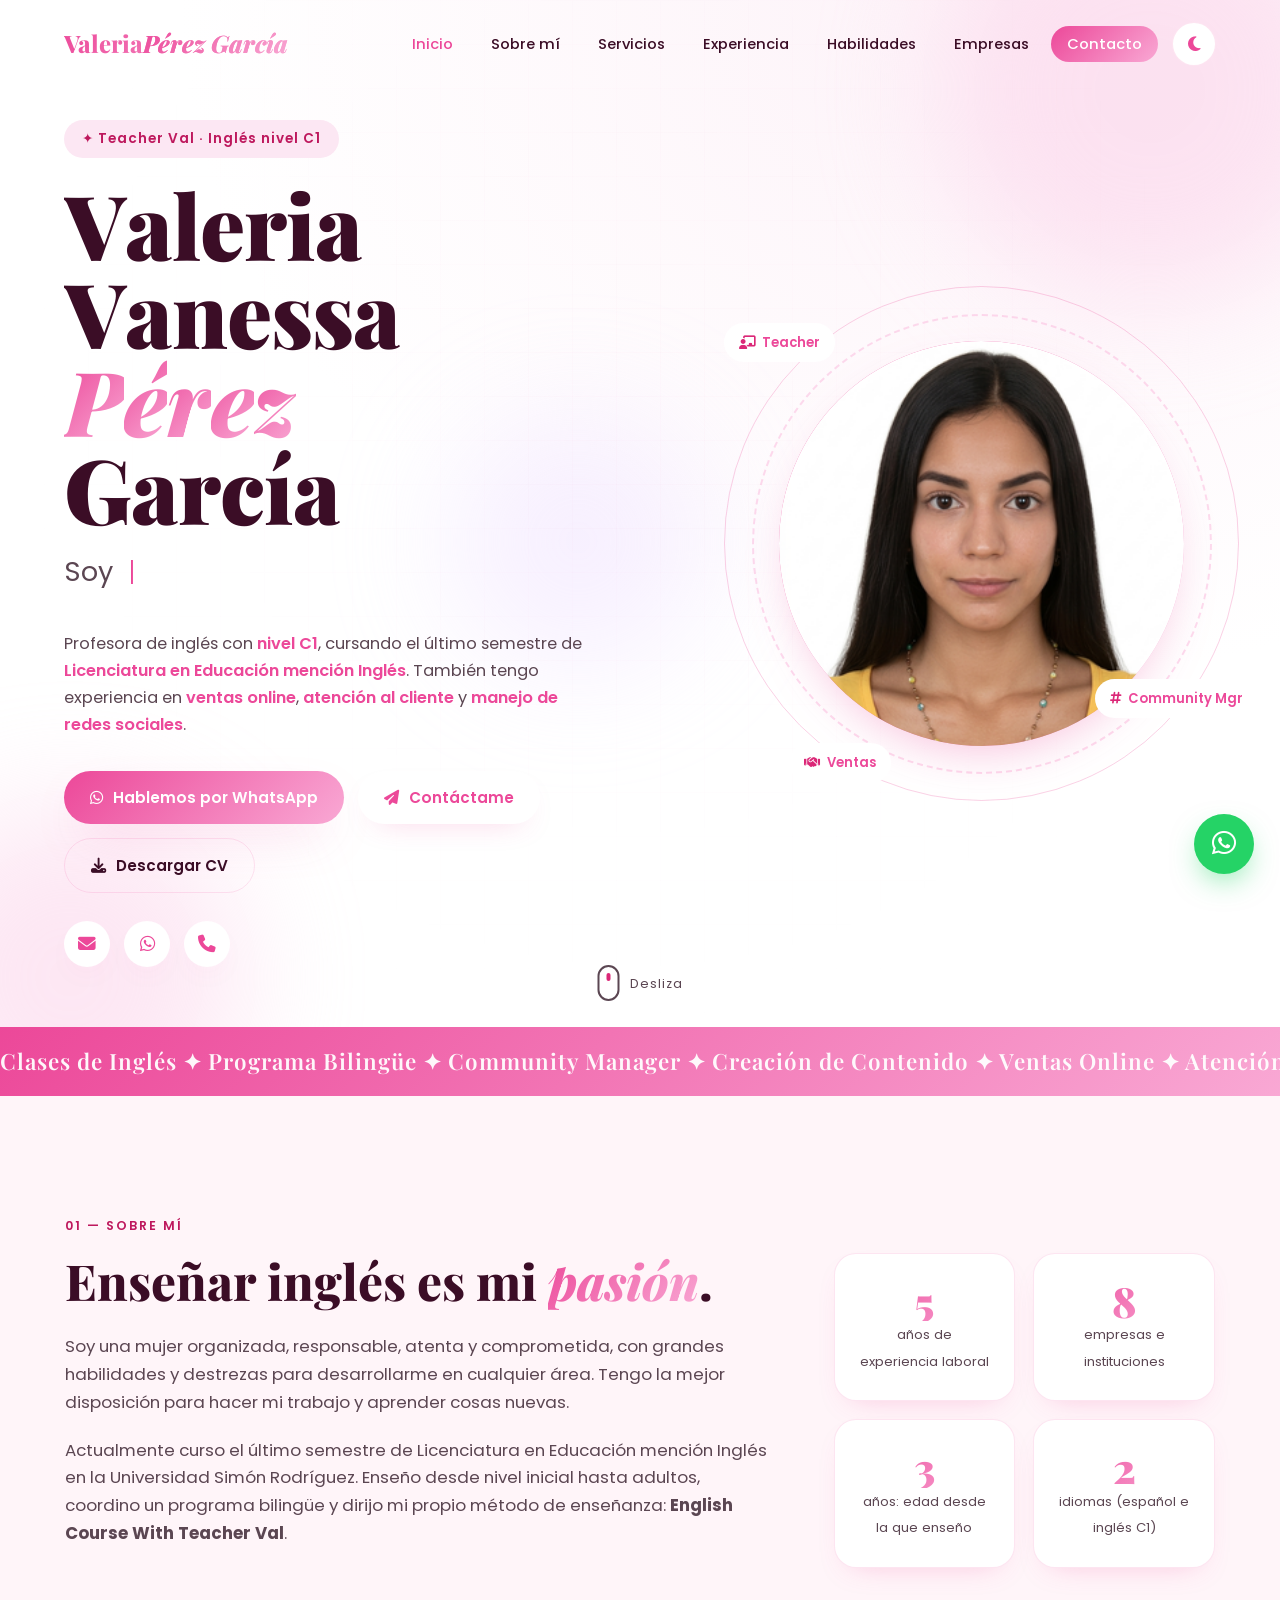
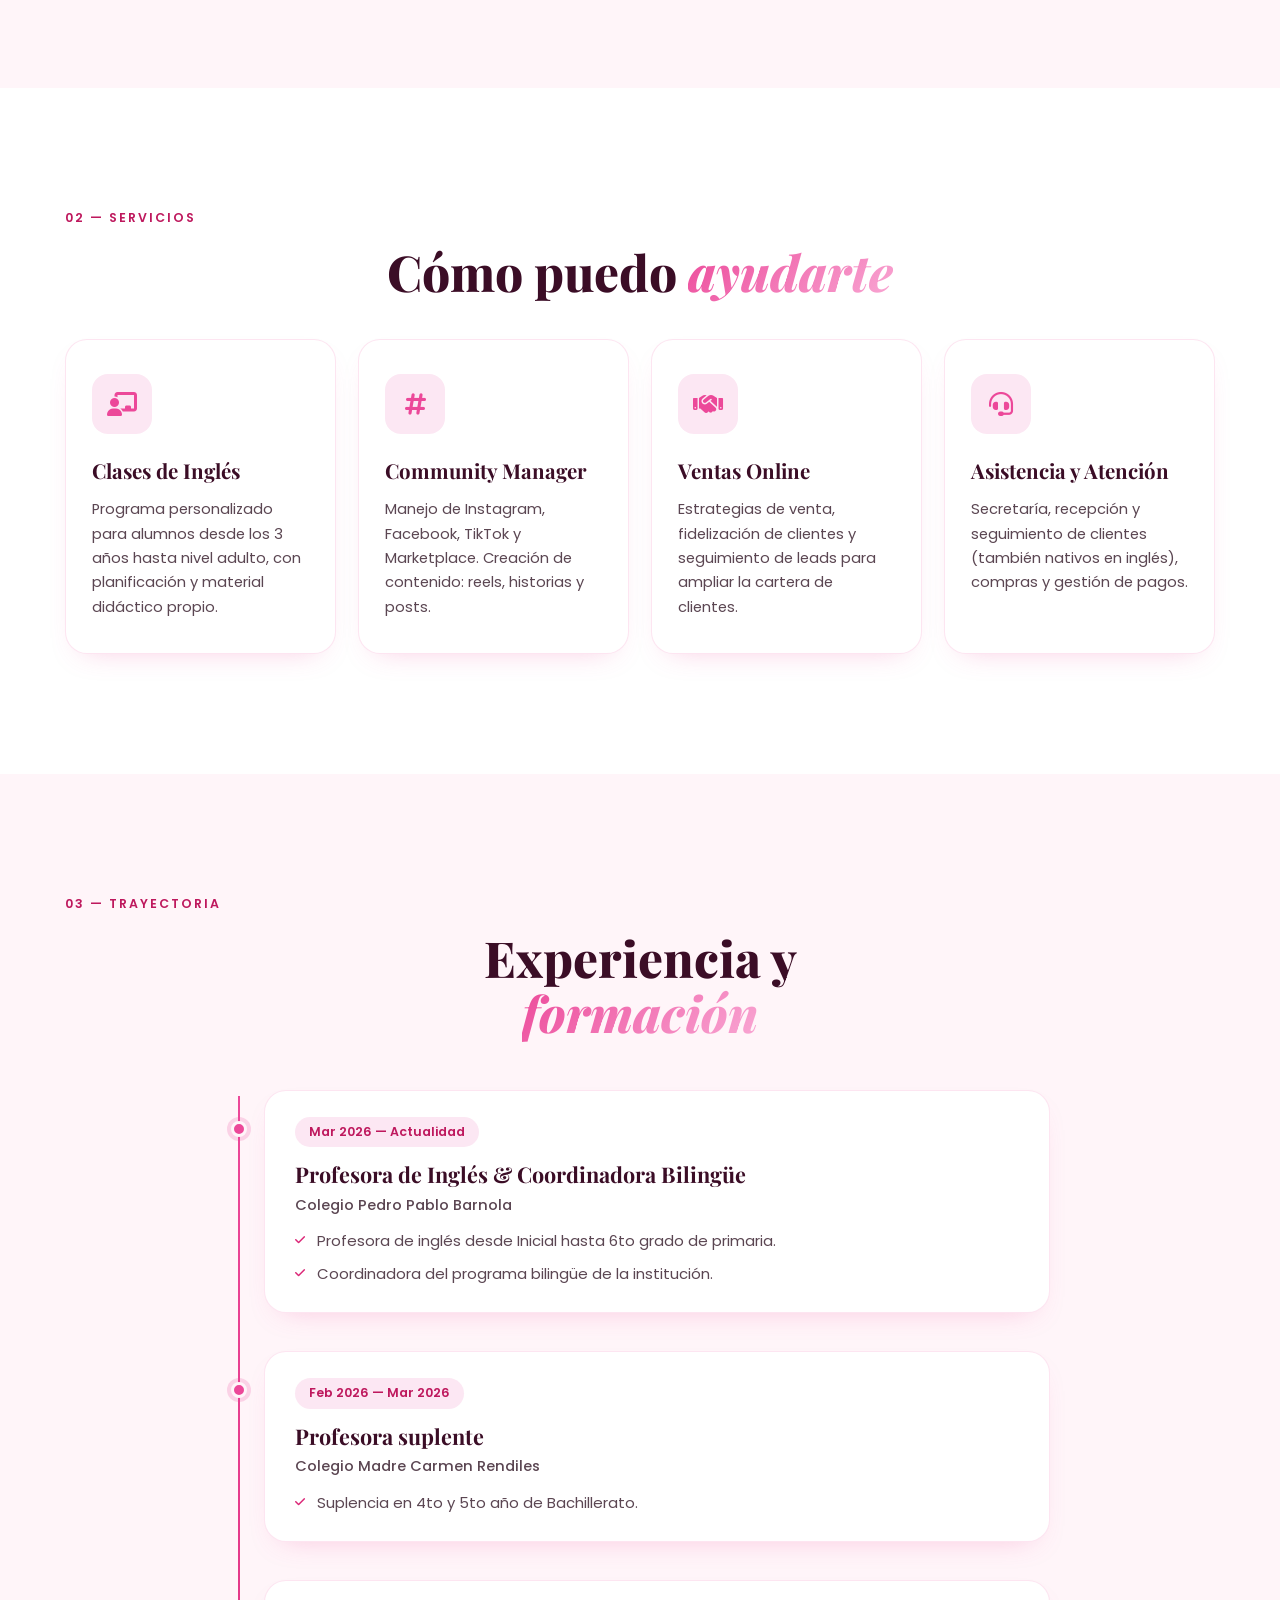
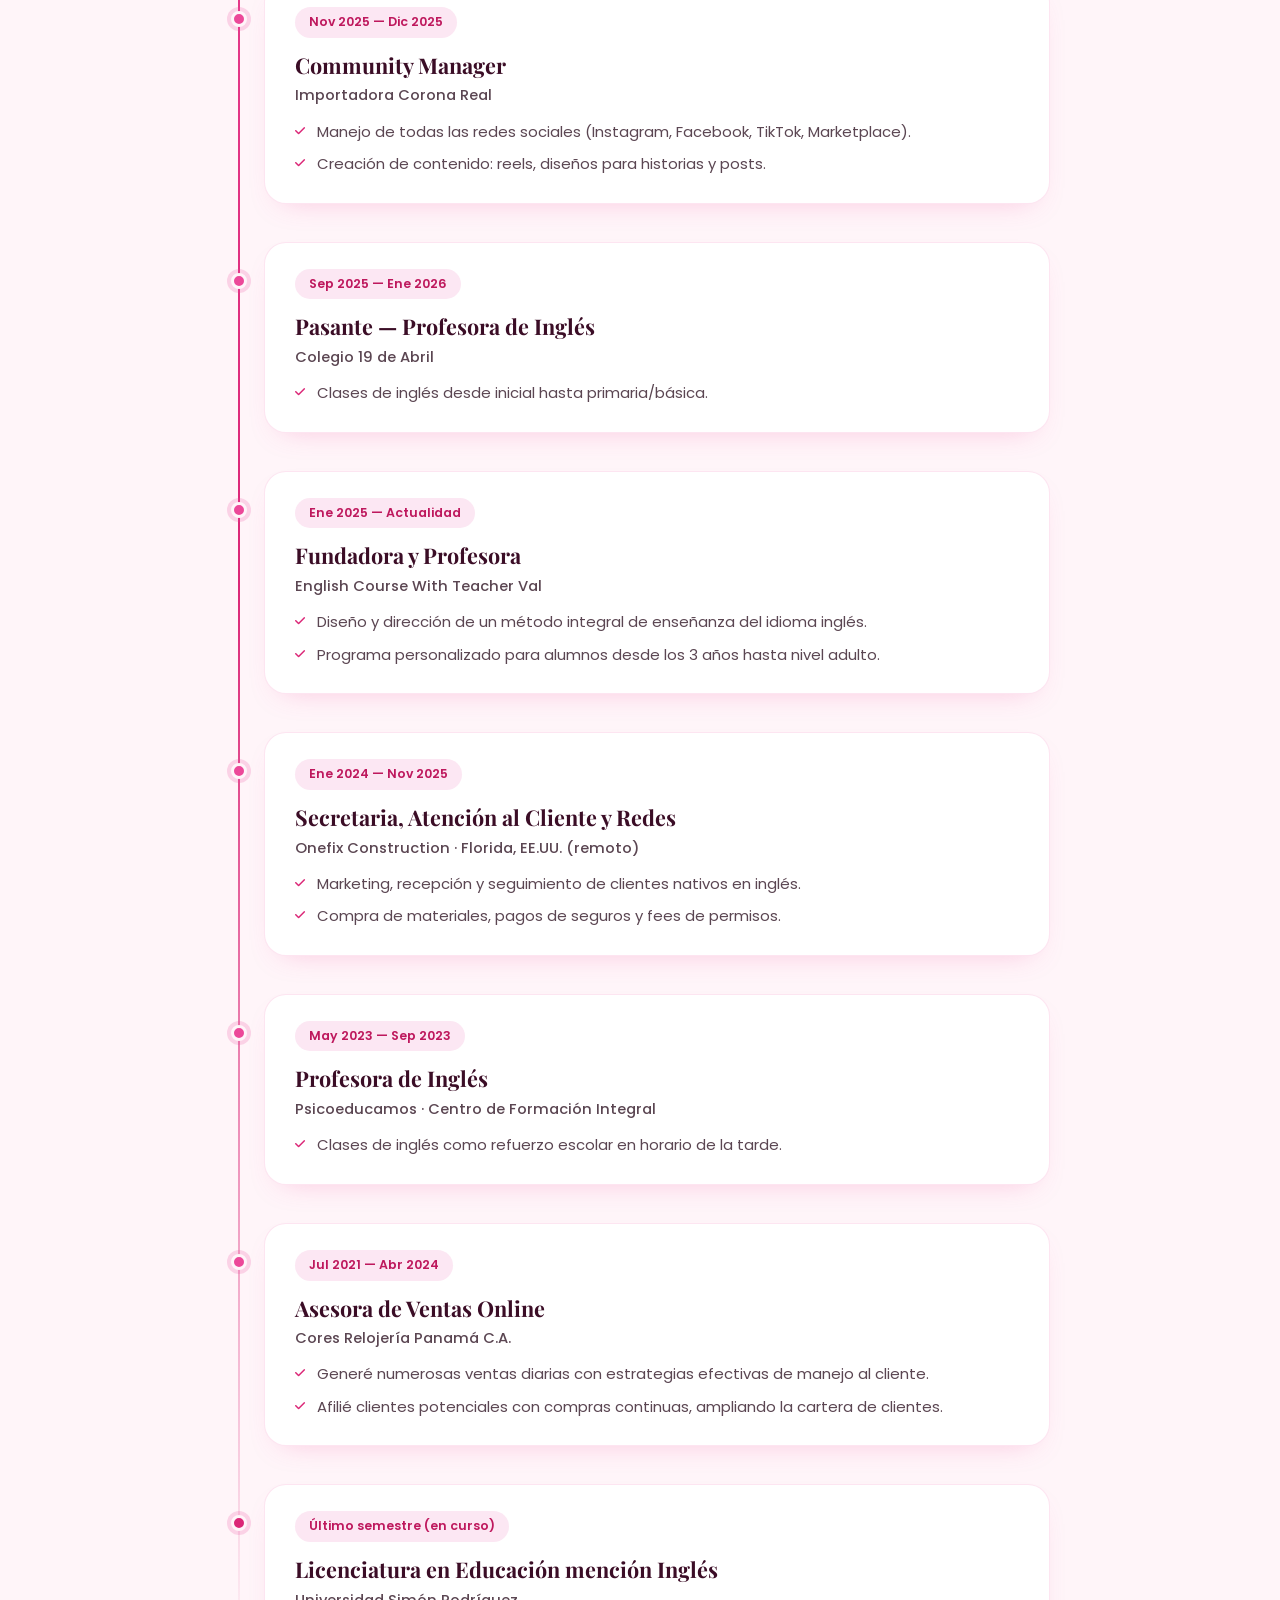
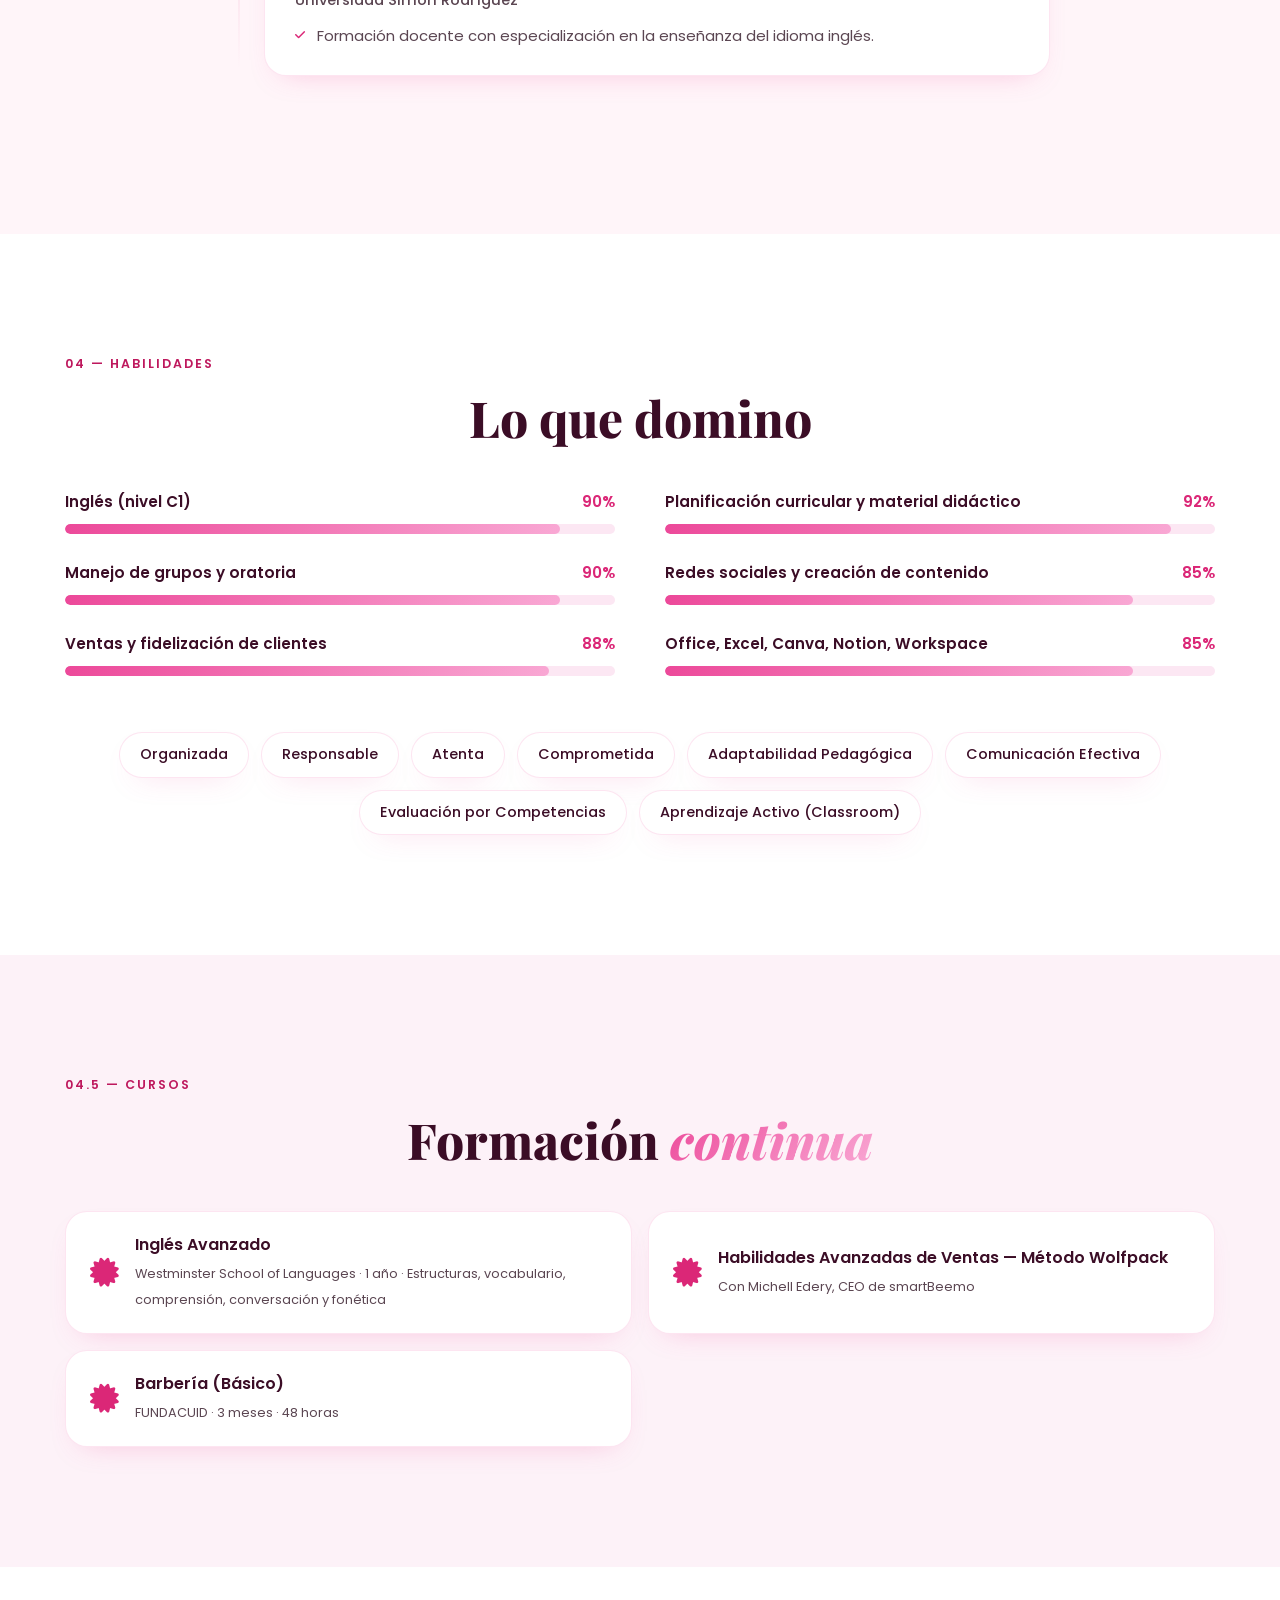
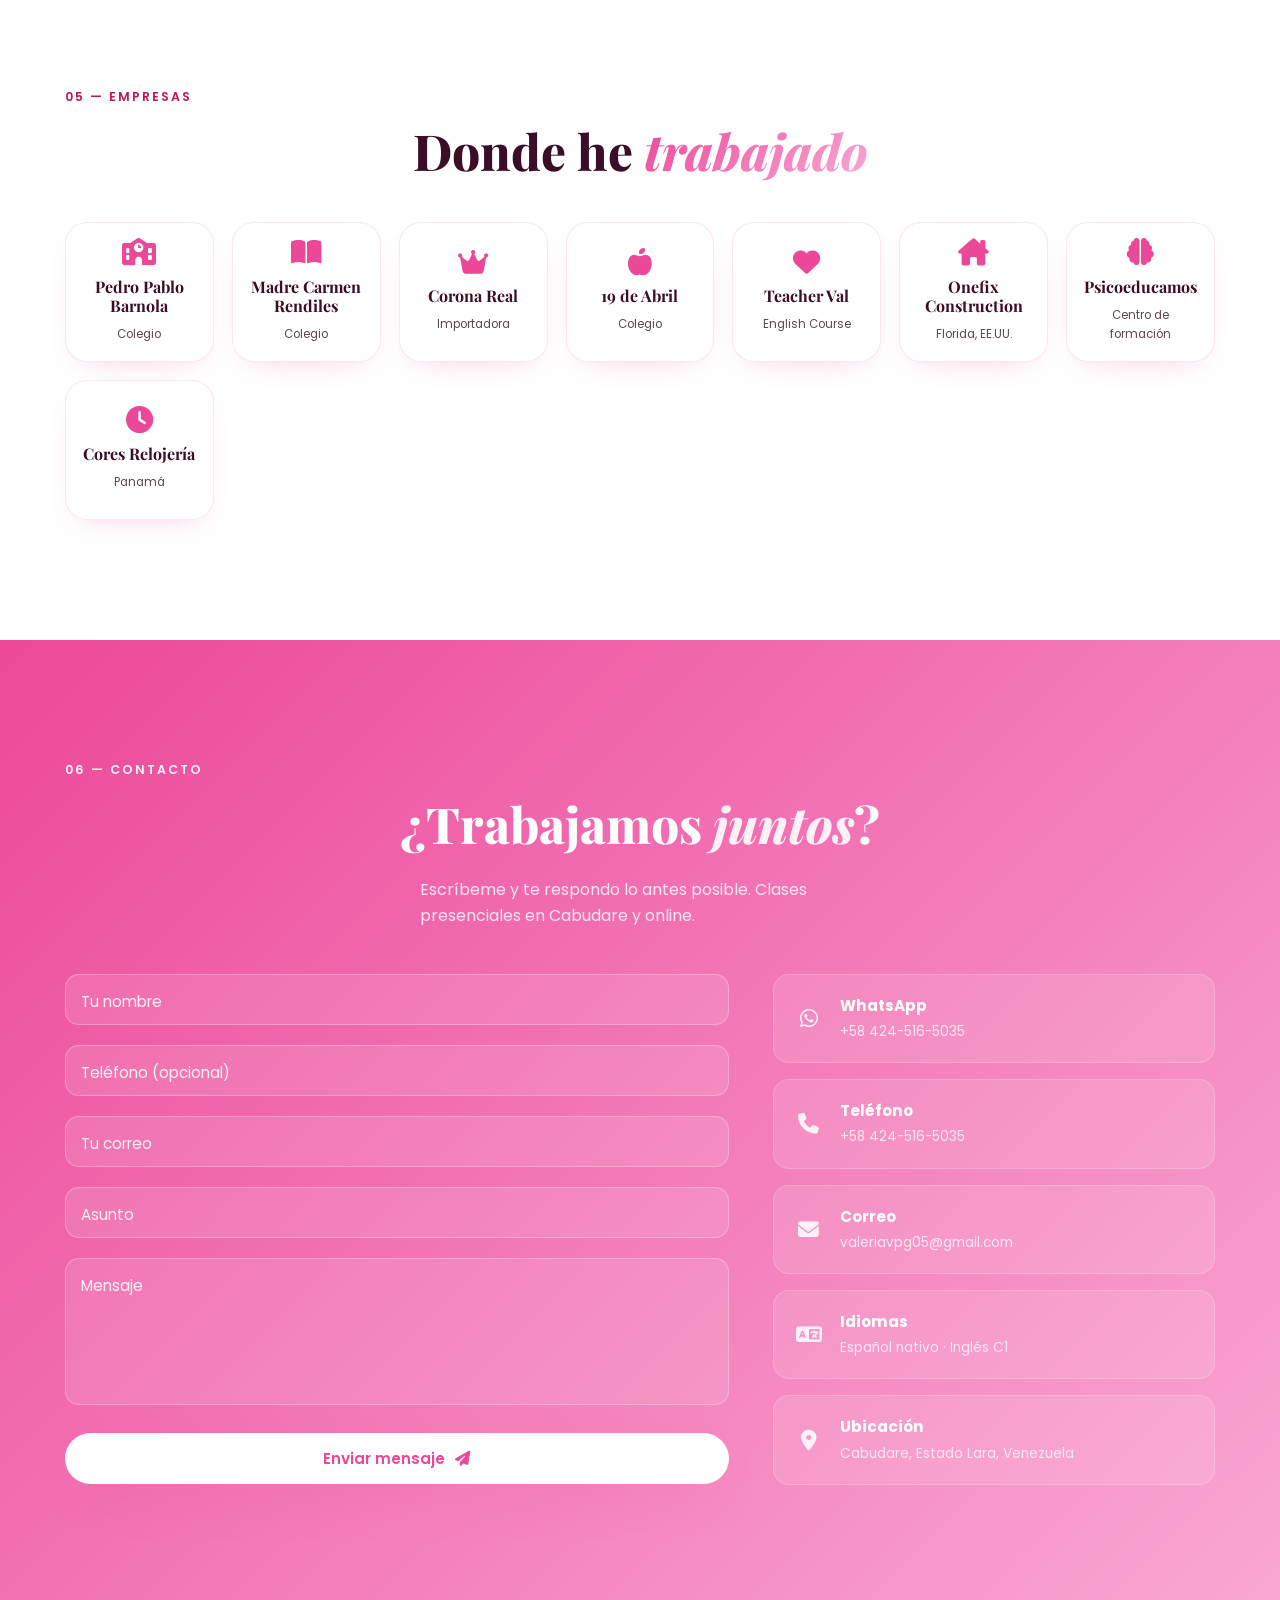
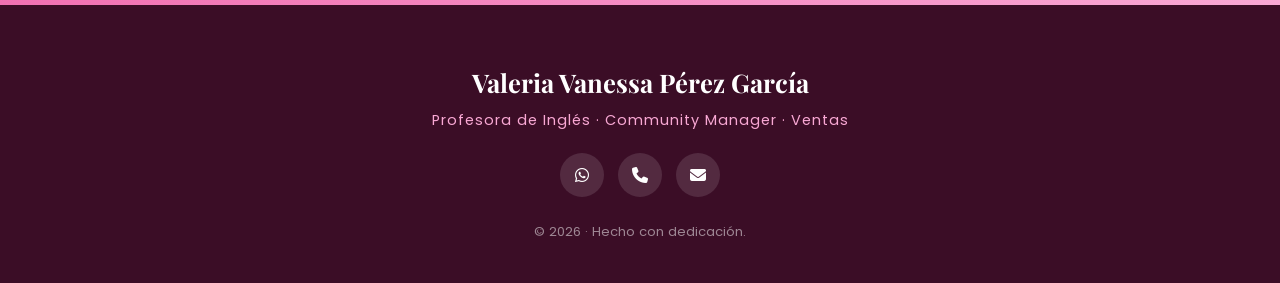
==== index.html @ f83a6678 "Primer commit" ====
<!DOCTYPE html>
<html lang="es" dir="ltr">
<head>
    <meta charset="UTF-8">
    <meta http-equiv="X-UA-Compatible" content="IE=edge">
    <meta name="viewport" content="width=device-width, initial-scale=1.0">
    <meta name="description" content="Valeria Vanessa Pérez García — Profesora de Inglés (C1), Community Manager y Asesora de Ventas. Cabudare, Lara.">
    <meta name="author" content="Valeria Vanessa Pérez García">

    <!-- Open Graph -->
    <meta property="og:title" content="Valeria Pérez — Profesora de Inglés & Community Manager">
    <meta property="og:description" content="Docente de inglés nivel C1, community manager y asesora de ventas. Enseñanza desde los 3 años hasta nivel adulto.">
    <meta property="og:type" content="website">

    <!-- Fuentes -->
    <link rel="preconnect" href="https://fonts.googleapis.com">
    <link rel="preconnect" href="https://fonts.gstatic.com" crossorigin>
    <link href="https://fonts.googleapis.com/css2?family=Playfair+Display:wght@500;600;700;800;900&family=Poppins:wght@300;400;500;600;700&display=swap" rel="stylesheet">

    <!-- Íconos -->
    <link rel="stylesheet" href="https://cdnjs.cloudflare.com/ajax/libs/font-awesome/6.5.1/css/all.min.css" referrerpolicy="no-referrer" />

    <!-- Favicon -->
    <link rel="icon" type="image/svg+xml" href="favicon.svg">
    <meta name="theme-color" content="#ec4899">

    <title>Valeria Pérez | Profesora de Inglés & Community Manager</title>
    <link rel="stylesheet" href="estilo-valeria.css">
    <script>
        document.documentElement.setAttribute('data-theme', 'light');
    </script>
</head>
<body>

    <!-- Barra de progreso de scroll -->
    <div class="scroll-progress" id="scrollProgress"></div>

    <!-- Preloader -->
    <div class="preloader" id="preloader">
        <div class="preloader-monogram">VP</div>
    </div>

    <!-- ===================== NAV ===================== -->
    <header class="nav-header" id="navHeader">
        <a href="#inicio" class="logo">Valeria<span>Pérez García</span></a>
        <div class="nav-right">
            <nav id="nav">
                <ul>
                    <li><a href="#inicio" class="nav-link">Inicio</a></li>
                    <li><a href="#sobremi" class="nav-link">Sobre mí</a></li>
                    <li><a href="#servicios" class="nav-link">Servicios</a></li>
                    <li><a href="#experiencia" class="nav-link">Experiencia</a></li>
                    <li><a href="#skills" class="nav-link">Habilidades</a></li>
                    <li><a href="#empresas" class="nav-link">Empresas</a></li>
                    <li><a href="#contacto" class="nav-link nav-cta">Contacto</a></li>
                </ul>
            </nav>
            <button class="theme-toggle" id="themeToggle" aria-label="Cambiar modo claro/oscuro">
                <i class="fa-solid fa-moon"></i>
            </button>
            <div class="nav-toggle" id="navToggle" aria-label="Menú">
                <span></span><span></span><span></span>
            </div>
        </div>
    </header>

    <!-- ===================== HERO ===================== -->
    <section id="inicio" class="hero">
        <div class="blob blob-1"></div>
        <div class="blob blob-2"></div>
        <div class="blob blob-3"></div>
        <div class="grid-overlay"></div>

        <div class="hero-inner">
            <div class="hero-text">
                <p class="hero-eyebrow" data-reveal>✦ Teacher Val · Inglés nivel C1</p>
                <h1 class="hero-name" id="heroName" aria-label="Valeria Vanessa Pérez García">
                    <span class="line" data-line="Valeria"></span>
                    <span class="line" data-line="Vanessa"></span>
                    <span class="line accent" data-line="Pérez"></span>
                    <span class="line" data-line="García"></span>
                </h1>
                <h2 class="hero-role">
                    <span class="static-role">Soy</span>
                    <span class="typed" id="typed"></span><span class="caret">|</span>
                </h2>
                <p class="hero-desc" data-reveal>
                    Profesora de inglés con <strong>nivel C1</strong>, cursando el último semestre de
                    <strong>Licenciatura en Educación mención Inglés</strong>. También tengo experiencia en
                    <strong>ventas online</strong>, <strong>atención al cliente</strong> y
                    <strong>manejo de redes sociales</strong>.
                </p>
                <div class="hero-cta" data-reveal>
                    <a href="https://wa.me/584245165035?text=Hola%20Valeria,%20vi%20tu%20portafolio%20y%20quiero%20conversar" target="_blank" class="btn btn-primary">
                        <i class="fa-brands fa-whatsapp"></i> Hablemos por WhatsApp
                    </a>
                    <a href="#contacto" class="btn btn-ghost">
                        <i class="fa-solid fa-paper-plane"></i> Contáctame
                    </a>
                    <a href="cv-valeria.html" target="_blank" class="btn btn-line">
                        <i class="fa-solid fa-download"></i> Descargar CV
                    </a>
                </div>
                <div class="hero-socials" data-reveal>
                    <a href="mailto:valeriavpg05@gmail.com" aria-label="Enviar correo a Valeria"><i class="fa-solid fa-envelope"></i></a>
                    <a href="https://wa.me/584245165035" target="_blank" aria-label="Contactar a Valeria por WhatsApp"><i class="fa-brands fa-whatsapp"></i></a>
                    <a href="tel:+584245165035" aria-label="Llamar a Valeria"><i class="fa-solid fa-phone"></i></a>
                </div>
            </div>

            <div class="hero-photo" data-reveal>
                <div class="photo-ring"></div>
                <div class="photo-ring ring-2"></div>
                <div class="photo-wrap">
                    <img src="recursos/valeria.png" alt="Valeria Vanessa Pérez García"
                         onerror="this.style.display='none';this.parentElement.classList.add('no-photo');">
                    <div class="photo-fallback">VP</div>
                </div>
                <div class="floating-badge badge-1"><i class="fa-solid fa-chalkboard-user"></i> Teacher</div>
                <div class="floating-badge badge-2"><i class="fa-solid fa-hashtag"></i> Community Mgr</div>
                <div class="floating-badge badge-3"><i class="fa-solid fa-handshake"></i> Ventas</div>
            </div>
        </div>

        <a href="#sobremi" class="scroll-hint" aria-label="Bajar">
            <span></span> Desliza
        </a>
    </section>

    <!-- Marquee de servicios -->
    <div class="marquee">
        <div class="marquee-track">
            <span>Clases de Inglés ✦ Programa Bilingüe ✦ Community Manager ✦ Creación de Contenido ✦ Ventas Online ✦ Atención al Cliente ✦ Canva · Notion · Google Workspace ✦</span>
            <span>Clases de Inglés ✦ Programa Bilingüe ✦ Community Manager ✦ Creación de Contenido ✦ Ventas Online ✦ Atención al Cliente ✦ Canva · Notion · Google Workspace ✦</span>
        </div>
    </div>

    <!-- ===================== SOBRE MÍ ===================== -->
    <section id="sobremi" class="section sobremi">
        <div class="container">
            <p class="section-tag" data-reveal>01 — Sobre mí</p>
            <div class="sobremi-grid">
                <div>
                    <h2 class="section-title" data-reveal>Enseñar inglés es mi <span class="hl">pasión</span>.</h2>
                    <p class="lead" data-reveal>
                        Soy una mujer organizada, responsable, atenta y comprometida, con grandes habilidades
                        y destrezas para desarrollarme en cualquier área. Tengo la mejor disposición para hacer
                        mi trabajo y aprender cosas nuevas.
                    </p>
                    <p class="lead" data-reveal>
                        Actualmente curso el último semestre de Licenciatura en Educación mención Inglés en la
                        Universidad Simón Rodríguez. Enseño desde nivel inicial hasta adultos, coordino un programa
                        bilingüe y dirijo mi propio método de enseñanza: <strong>English Course With Teacher Val</strong>.
                    </p>
                </div>
                <div class="stats" data-reveal>
                    <div class="stat"><span class="num" data-count="5">0</span><small>años de experiencia laboral</small></div>
                    <div class="stat"><span class="num" data-count="8">0</span><small>empresas e instituciones</small></div>
                    <div class="stat"><span class="num" data-count="3">0</span><small>años: edad desde la que enseño</small></div>
                    <div class="stat"><span class="num" data-count="2">0</span><small>idiomas (español e inglés C1)</small></div>
                </div>
            </div>
        </div>
    </section>

    <!-- ===================== SERVICIOS ===================== -->
    <section id="servicios" class="section servicios">
        <div class="container">
            <p class="section-tag" data-reveal>02 — Servicios</p>
            <h2 class="section-title center" data-reveal>Cómo puedo <span class="hl">ayudarte</span></h2>
            <div class="cards">
                <article class="card" data-reveal>
                    <div class="card-icon"><i class="fa-solid fa-chalkboard-user"></i></div>
                    <h3>Clases de Inglés</h3>
                    <p>Programa personalizado para alumnos desde los 3 años hasta nivel adulto, con planificación y material didáctico propio.</p>
                </article>
                <article class="card" data-reveal>
                    <div class="card-icon"><i class="fa-solid fa-hashtag"></i></div>
                    <h3>Community Manager</h3>
                    <p>Manejo de Instagram, Facebook, TikTok y Marketplace. Creación de contenido: reels, historias y posts.</p>
                </article>
                <article class="card" data-reveal>
                    <div class="card-icon"><i class="fa-solid fa-handshake"></i></div>
                    <h3>Ventas Online</h3>
                    <p>Estrategias de venta, fidelización de clientes y seguimiento de leads para ampliar la cartera de clientes.</p>
                </article>
                <article class="card" data-reveal>
                    <div class="card-icon"><i class="fa-solid fa-headset"></i></div>
                    <h3>Asistencia y Atención</h3>
                    <p>Secretaría, recepción y seguimiento de clientes (también nativos en inglés), compras y gestión de pagos.</p>
                </article>
            </div>
        </div>
    </section>

    <!-- ===================== EXPERIENCIA ===================== -->
    <section id="experiencia" class="section experiencia">
        <div class="container">
            <p class="section-tag" data-reveal>03 — Trayectoria</p>
            <h2 class="section-title center" data-reveal>Experiencia y <span class="hl">formación</span></h2>

            <div class="timeline">
                <div class="tl-item" data-reveal>
                    <div class="tl-dot"></div>
                    <span class="tl-date">Mar 2026 — Actualidad</span>
                    <h3>Profesora de Inglés & Coordinadora Bilingüe</h3>
                    <span class="tl-place">Colegio Pedro Pablo Barnola</span>
                    <ul>
                        <li>Profesora de inglés desde Inicial hasta 6to grado de primaria.</li>
                        <li>Coordinadora del programa bilingüe de la institución.</li>
                    </ul>
                </div>

                <div class="tl-item" data-reveal>
                    <div class="tl-dot"></div>
                    <span class="tl-date">Feb 2026 — Mar 2026</span>
                    <h3>Profesora suplente</h3>
                    <span class="tl-place">Colegio Madre Carmen Rendiles</span>
                    <ul>
                        <li>Suplencia en 4to y 5to año de Bachillerato.</li>
                    </ul>
                </div>

                <div class="tl-item" data-reveal>
                    <div class="tl-dot"></div>
                    <span class="tl-date">Nov 2025 — Dic 2025</span>
                    <h3>Community Manager</h3>
                    <span class="tl-place">Importadora Corona Real</span>
                    <ul>
                        <li>Manejo de todas las redes sociales (Instagram, Facebook, TikTok, Marketplace).</li>
                        <li>Creación de contenido: reels, diseños para historias y posts.</li>
                    </ul>
                </div>

                <div class="tl-item" data-reveal>
                    <div class="tl-dot"></div>
                    <span class="tl-date">Sep 2025 — Ene 2026</span>
                    <h3>Pasante — Profesora de Inglés</h3>
                    <span class="tl-place">Colegio 19 de Abril</span>
                    <ul>
                        <li>Clases de inglés desde inicial hasta primaria/básica.</li>
                    </ul>
                </div>

                <div class="tl-item" data-reveal>
                    <div class="tl-dot"></div>
                    <span class="tl-date">Ene 2025 — Actualidad</span>
                    <h3>Fundadora y Profesora</h3>
                    <span class="tl-place">English Course With Teacher Val</span>
                    <ul>
                        <li>Diseño y dirección de un método integral de enseñanza del idioma inglés.</li>
                        <li>Programa personalizado para alumnos desde los 3 años hasta nivel adulto.</li>
                    </ul>
                </div>

                <div class="tl-item" data-reveal>
                    <div class="tl-dot"></div>
                    <span class="tl-date">Ene 2024 — Nov 2025</span>
                    <h3>Secretaria, Atención al Cliente y Redes</h3>
                    <span class="tl-place">Onefix Construction · Florida, EE.UU. (remoto)</span>
                    <ul>
                        <li>Marketing, recepción y seguimiento de clientes nativos en inglés.</li>
                        <li>Compra de materiales, pagos de seguros y fees de permisos.</li>
                    </ul>
                </div>

                <div class="tl-item" data-reveal>
                    <div class="tl-dot"></div>
                    <span class="tl-date">May 2023 — Sep 2023</span>
                    <h3>Profesora de Inglés</h3>
                    <span class="tl-place">Psicoeducamos · Centro de Formación Integral</span>
                    <ul>
                        <li>Clases de inglés como refuerzo escolar en horario de la tarde.</li>
                    </ul>
                </div>

                <div class="tl-item" data-reveal>
                    <div class="tl-dot"></div>
                    <span class="tl-date">Jul 2021 — Abr 2024</span>
                    <h3>Asesora de Ventas Online</h3>
                    <span class="tl-place">Cores Relojería Panamá C.A.</span>
                    <ul>
                        <li>Generé numerosas ventas diarias con estrategias efectivas de manejo al cliente.</li>
                        <li>Afilié clientes potenciales con compras continuas, ampliando la cartera de clientes.</li>
                    </ul>
                </div>

                <div class="tl-item edu" data-reveal>
                    <div class="tl-dot"></div>
                    <span class="tl-date">Último semestre (en curso)</span>
                    <h3>Licenciatura en Educación mención Inglés</h3>
                    <span class="tl-place">Universidad Simón Rodríguez</span>
                    <ul>
                        <li>Formación docente con especialización en la enseñanza del idioma inglés.</li>
                    </ul>
                </div>
            </div>
        </div>
    </section>

    <!-- ===================== SKILLS ===================== -->
    <section id="skills" class="section skills">
        <div class="container">
            <p class="section-tag" data-reveal>04 — Habilidades</p>
            <h2 class="section-title center" data-reveal>Lo que domino</h2>
            <div class="skills-grid">
                <div class="skill" data-reveal><div class="skill-head"><span>Inglés (nivel C1)</span><span>90%</span></div><div class="bar"><div class="fill" data-fill="90"></div></div></div>
                <div class="skill" data-reveal><div class="skill-head"><span>Planificación curricular y material didáctico</span><span>92%</span></div><div class="bar"><div class="fill" data-fill="92"></div></div></div>
                <div class="skill" data-reveal><div class="skill-head"><span>Manejo de grupos y oratoria</span><span>90%</span></div><div class="bar"><div class="fill" data-fill="90"></div></div></div>
                <div class="skill" data-reveal><div class="skill-head"><span>Redes sociales y creación de contenido</span><span>85%</span></div><div class="bar"><div class="fill" data-fill="85"></div></div></div>
                <div class="skill" data-reveal><div class="skill-head"><span>Ventas y fidelización de clientes</span><span>88%</span></div><div class="bar"><div class="fill" data-fill="88"></div></div></div>
                <div class="skill" data-reveal><div class="skill-head"><span>Office, Excel, Canva, Notion, Workspace</span><span>85%</span></div><div class="bar"><div class="fill" data-fill="85"></div></div></div>
            </div>

            <div class="soft-skills" data-reveal>
                <span>Organizada</span><span>Responsable</span><span>Atenta</span>
                <span>Comprometida</span><span>Adaptabilidad Pedagógica</span><span>Comunicación Efectiva</span>
                <span>Evaluación por Competencias</span><span>Aprendizaje Activo (Classroom)</span>
            </div>
        </div>
    </section>

    <!-- ===================== CURSOS ===================== -->
    <section id="certificaciones" class="section certificaciones">
        <div class="container">
            <p class="section-tag" data-reveal>04.5 — Cursos</p>
            <h2 class="section-title center" data-reveal>Formación <span class="hl">continua</span></h2>
            <div class="certs-grid">
                <div class="cert" data-reveal>
                    <i class="fa-solid fa-certificate"></i>
                    <div>
                        <h3>Inglés Avanzado</h3>
                        <span class="cert-meta">Westminster School of Languages · 1 año · Estructuras, vocabulario, comprensión, conversación y fonética</span>
                    </div>
                </div>
                <div class="cert" data-reveal>
                    <i class="fa-solid fa-certificate"></i>
                    <div>
                        <h3>Habilidades Avanzadas de Ventas — Método Wolfpack</h3>
                        <span class="cert-meta">Con Michell Edery, CEO de smartBeemo</span>
                    </div>
                </div>
                <div class="cert" data-reveal>
                    <i class="fa-solid fa-certificate"></i>
                    <div>
                        <h3>Barbería (Básico)</h3>
                        <span class="cert-meta">FUNDACUID · 3 meses · 48 horas</span>
                    </div>
                </div>
            </div>
        </div>
    </section>

    <!-- ===================== EMPRESAS ===================== -->
    <section id="empresas" class="section empresas">
        <div class="container">
            <p class="section-tag" data-reveal>05 — Empresas</p>
            <h2 class="section-title center" data-reveal>Donde he <span class="hl">trabajado</span></h2>
            <div class="empresas-grid">
                <div class="empresa txt" data-reveal data-icon="fa-solid fa-school" data-name="Colegio Pedro Pablo Barnola" data-desc="Profesora de inglés desde Inicial hasta 6to grado de primaria y coordinadora del programa bilingüe de la institución." data-ubicacion="Mar 2026 — Actualidad"><i class="fa-solid fa-school"></i><strong>Pedro Pablo Barnola</strong><small>Colegio</small></div>
                <div class="empresa txt" data-reveal data-icon="fa-solid fa-book-open" data-name="Colegio Madre Carmen Rendiles" data-desc="Suplencia como profesora en 4to y 5to año de Bachillerato." data-ubicacion="Feb 2026 — Mar 2026"><i class="fa-solid fa-book-open"></i><strong>Madre Carmen Rendiles</strong><small>Colegio</small></div>
                <div class="empresa txt" data-reveal data-icon="fa-solid fa-crown" data-name="Importadora Corona Real" data-desc="Community Manager: manejo de Instagram, Facebook, TikTok y Marketplace, y creación de contenido (reels, historias y posts)." data-ubicacion="Nov 2025 — Dic 2025"><i class="fa-solid fa-crown"></i><strong>Corona Real</strong><small>Importadora</small></div>
                <div class="empresa txt" data-reveal data-icon="fa-solid fa-apple-whole" data-name="Colegio 19 de Abril" data-desc="Pasantías como profesora de inglés desde inicial hasta primaria/básica." data-ubicacion="Sep 2025 — Ene 2026"><i class="fa-solid fa-apple-whole"></i><strong>19 de Abril</strong><small>Colegio</small></div>
                <div class="empresa txt" data-reveal data-icon="fa-solid fa-heart" data-name="English Course With Teacher Val" data-desc="Programa personalizado de inglés, con diseño y dirección de un método integral de enseñanza para alumnos desde los 3 años hasta nivel adulto." data-ubicacion="Ene 2025 — Actualidad"><i class="fa-solid fa-heart"></i><strong>Teacher Val</strong><small>English Course</small></div>
                <div class="empresa txt" data-reveal data-icon="fa-solid fa-house-chimney" data-name="Onefix Construction" data-desc="Empresa de restauración residencial y comercial en Florida, Estados Unidos. Secretaria, atención al cliente y manejo de redes: marketing, recepción y seguimiento de clientes nativos, compra de materiales, pagos de seguros y fees de permisos." data-ubicacion="Florida, EE.UU. · Remoto"><i class="fa-solid fa-house-chimney"></i><strong>Onefix Construction</strong><small>Florida, EE.UU.</small></div>
                <div class="empresa txt" data-reveal data-icon="fa-solid fa-brain" data-name="Psicoeducamos" data-desc="Centro de Formación Integral que funciona en horario de la tarde como refuerzo escolar, con especialidades como inglés, educación física, artes plásticas y acompañamiento psicológico." data-ubicacion="May 2023 — Sep 2023"><i class="fa-solid fa-brain"></i><strong>Psicoeducamos</strong><small>Centro de formación</small></div>
                <div class="empresa txt" data-reveal data-icon="fa-solid fa-clock" data-name="Cores Relojería Panamá C.A." data-desc="Asesora de ventas online: estrategias de manejo al cliente, numerosas ventas diarias y afiliación de clientes potenciales con compras continuas." data-ubicacion="Jul 2021 — Abr 2024"><i class="fa-solid fa-clock"></i><strong>Cores Relojería</strong><small>Panamá</small></div>
            </div>
        </div>
    </section>

    <!-- ===================== CONTACTO ===================== -->
    <section id="contacto" class="section contacto">
        <div class="container">
            <p class="section-tag" data-reveal>06 — Contacto</p>
            <h2 class="section-title center" data-reveal>¿Trabajamos <span class="hl">juntos</span>?</h2>
            <p class="contacto-sub center" data-reveal>Escríbeme y te respondo lo antes posible. Clases presenciales en Cabudare y online.</p>

            <div class="contacto-grid">
                <form class="form" id="contactForm" data-reveal>
                    <div class="field"><input type="text" id="nombre" name="nombre" required placeholder=" "><label for="nombre">Tu nombre</label></div>
                    <div class="field"><input type="tel" id="telefono" name="telefono" placeholder=" "><label for="telefono">Teléfono (opcional)</label></div>
                    <div class="field"><input type="email" id="email" name="email" required placeholder=" "><label for="email">Tu correo</label></div>
                    <div class="field"><input type="text" id="asunto" name="asunto" placeholder=" "><label for="asunto">Asunto</label></div>
                    <div class="field"><textarea id="mensaje" name="mensaje" rows="5" required placeholder=" "></textarea><label for="mensaje">Mensaje</label></div>
                    <button type="submit" class="btn btn-primary full">Enviar mensaje <i class="fa-solid fa-paper-plane"></i></button>
                </form>

                <div class="contacto-info" data-reveal>
                    <a class="info-item" href="https://wa.me/584245165035" target="_blank">
                        <i class="fa-brands fa-whatsapp"></i>
                        <div><strong>WhatsApp</strong><span>+58 424-516-5035</span></div>
                    </a>
                    <a class="info-item" href="tel:+584245165035">
                        <i class="fa-solid fa-phone"></i>
                        <div><strong>Teléfono</strong><span>+58 424-516-5035</span></div>
                    </a>
                    <a class="info-item" href="mailto:valeriavpg05@gmail.com">
                        <i class="fa-solid fa-envelope"></i>
                        <div><strong>Correo</strong><span>valeriavpg05@gmail.com</span></div>
                    </a>
                    <div class="info-item">
                        <i class="fa-solid fa-language"></i>
                        <div><strong>Idiomas</strong><span>Español nativo · Inglés C1</span></div>
                    </div>
                    <div class="info-item">
                        <i class="fa-solid fa-location-dot"></i>
                        <div><strong>Ubicación</strong><span>Cabudare, Estado Lara, Venezuela</span></div>
                    </div>
                </div>
            </div>
        </div>
    </section>

    <!-- ===================== FOOTER ===================== -->
    <footer class="footer">
        <p class="footer-name">Valeria Vanessa Pérez García</p>
        <p class="footer-role">Profesora de Inglés · Community Manager · Ventas</p>
        <div class="footer-socials">
            <a href="https://wa.me/584245165035" target="_blank" rel="noopener" aria-label="WhatsApp de Valeria"><i class="fa-brands fa-whatsapp"></i></a>
            <a href="tel:+584245165035" aria-label="Teléfono de Valeria"><i class="fa-solid fa-phone"></i></a>
            <a href="mailto:valeriavpg05@gmail.com" aria-label="Correo de Valeria"><i class="fa-solid fa-envelope"></i></a>
        </div>
        <p class="footer-copy">© <span id="year"></span> · Hecho con dedicación.</p>
    </footer>

    <!-- Modal Empresa -->
    <div class="modal-overlay" id="empresaModal">
        <div class="modal-box">
            <button class="modal-close" id="modalClose" aria-label="Cerrar">&times;</button>
            <div class="modal-img-wrap">
                <img src="" alt="" id="modalImg">
            </div>
            <div class="modal-icon"><i id="modalIcon"></i></div>
            <h3 class="modal-name" id="modalName"></h3>
            <span class="modal-location" id="modalLocation"></span>
            <p class="modal-desc" id="modalDesc"></p>
        </div>
    </div>

    <!-- Botón WhatsApp flotante -->
    <a href="https://wa.me/584245165035?text=Hola%20Valeria,%20vi%20tu%20portafolio" target="_blank" class="wa-float" aria-label="WhatsApp">
        <i class="fa-brands fa-whatsapp"></i>
    </a>
    <!-- Volver arriba -->
    <a href="#inicio" class="to-top" id="toTop" aria-label="Volver arriba"><i class="fa-solid fa-arrow-up"></i></a>

    <script src="script-valeria.js"></script>
</body>
</html>
---- estilo-valeria.css ----
:root{
    --rosa:       #ec4899;
    --rosa-2:     #db2777;
    --rosa-3:     #f9a8d4;
    --rosa-b:       #db2777;
    --rosa-b-2:     #f9a8d4;
    --grad:       linear-gradient(135deg,#ec4899 0%,#f9a8d4 100%);
    --grad-soft:  linear-gradient(135deg,#fbcfe8 0%,#fce7f3 100%);

    --bg:          #ffffff;
    --bg-2:        #fdf2f8;
    --bg-3:        #fff5f9;
    --surface:     #ffffff;
    --tinta:       #3b0d26;
    --gris:        #5b4652;
    --soft:        #fce7f3;
    --border:      rgba(236,72,153,.14);
    --sombra:      0 20px 50px -20px rgba(236,72,153,.4);
    --sombra-sm:   0 12px 30px -18px rgba(236,72,153,.35);
    --nav-bg:      rgba(255,255,255,.82);

    --serif: 'Playfair Display', Georgia, serif;
    --sans: 'Poppins', system-ui, sans-serif;
    --radio: 22px;
}

[data-theme="dark"]{
    --bg:          #1a0d15;
    --bg-2:        #22111c;
    --bg-3:        #1e0f19;
    --surface:     #2a1622;
    --tinta:       #fce7f3;
    --gris:        #d4b3c4;
    --soft:        #4a1d36;
    --border:      rgba(249,168,212,.2);
    --sombra:      0 20px 50px -20px rgba(0,0,0,.6);
    --sombra-sm:   0 12px 30px -18px rgba(0,0,0,.55);
    --nav-bg:      rgba(26,13,21,.82);
    --rosa-3:      #fbcfe8;
}

*{margin:0;padding:0;box-sizing:border-box}
html{scroll-behavior:smooth}
body{
    font-family:var(--sans);
    background:var(--bg);
    color:var(--tinta);
    overflow-x:hidden;
    line-height:1.65;
    transition:background .4s ease,color .4s ease;
}
a{text-decoration:none;color:inherit}
img{max-width:100%;display:block}
section{position:relative}

.scroll-progress{
    position:fixed;top:0;left:0;height:4px;width:0%;
    background:var(--grad);
    z-index:2000;transition:width .1s linear;
}

.preloader{position:fixed;inset:0;background:var(--rosa-2);z-index:5000;
    display:flex;align-items:center;justify-content:center;transition:opacity .6s ease,visibility .6s}
.preloader.hidden{opacity:0;visibility:hidden}
.preloader-monogram{font-family:var(--serif);font-weight:900;font-size:5rem;color:#fff;
    letter-spacing:2px;animation:pulse 1.1s ease-in-out infinite}
@keyframes pulse{0%,100%{transform:scale(1);opacity:.7}50%{transform:scale(1.12);opacity:1}}

.nav-header{position:fixed;top:0;left:0;right:0;z-index:1500;
    display:flex;align-items:center;justify-content:space-between;
    padding:22px clamp(20px,5vw,70px);transition:.35s}
.nav-header.scrolled{padding:12px clamp(20px,5vw,70px);
    background:var(--nav-bg);backdrop-filter:blur(14px);
    box-shadow:0 10px 30px -18px rgba(236,72,153,.35)}
.logo{font-family:var(--serif);font-weight:800;font-size:1.5rem;
    background:var(--grad);-webkit-background-clip:text;background-clip:text;color:transparent}
.logo span{font-weight:800;font-style:italic;background:var(--grad);-webkit-background-clip:text;background-clip:text;color:transparent}
.nav-right{display:flex;align-items:center;gap:14px}
#nav ul{display:flex;gap:6px;list-style:none;align-items:center}
.nav-link{padding:8px 16px;border-radius:40px;font-weight:500;font-size:.92rem;
    color:var(--tinta);transition:.25s;position:relative}
.nav-link:hover,.nav-link.active{color:var(--rosa)}
.nav-cta{background:var(--grad);color:#fff!important}
.nav-cta:hover{filter:brightness(1.05);transform:translateY(-2px);box-shadow:var(--sombra)}

.theme-toggle{width:44px;height:44px;border-radius:50%;border:1.5px solid var(--border);
    background:var(--surface);color:var(--rosa);cursor:pointer;font-size:1.05rem;
    display:grid;place-items:center;transition:.3s;flex-shrink:0}
.theme-toggle:hover{transform:rotate(20deg) scale(1.08);border-color:var(--rosa)}
[data-theme="dark"] .theme-toggle{color:var(--rosa-b-2)}
[data-theme="dark"] .hero-eyebrow,[data-theme="dark"] .tl-date{color:#fbcfe8}
[data-theme="dark"] .typed,[data-theme="dark"] .section-tag{color:#f9a8d4}
[data-theme="dark"] .contacto .section-tag{color:#fdf2f8}

.nav-toggle{display:none;flex-direction:column;gap:5px;cursor:pointer;z-index:1600}
.nav-toggle span{width:26px;height:3px;background:var(--rosa);border-radius:3px;transition:.3s}
.nav-toggle.open span:nth-child(1){transform:translateY(8px) rotate(45deg)}
.nav-toggle.open span:nth-child(2){opacity:0}
.nav-toggle.open span:nth-child(3){transform:translateY(-8px) rotate(-45deg)}

.hero{min-height:100vh;display:flex;align-items:center;
    padding:120px clamp(20px,5vw,70px) 60px;overflow:hidden;
    background:radial-gradient(120% 120% at 80% 0%,var(--bg-2) 0%,var(--bg) 55%)}
.hero-inner{max-width:1200px;margin:0 auto;width:100%;
    display:grid;grid-template-columns:1.15fr .85fr;gap:50px;align-items:center}
.hero-eyebrow{display:inline-block;font-weight:600;font-size:.85rem;letter-spacing:1px;
    color:#be185d;background:var(--soft);padding:8px 18px;border-radius:40px;margin-bottom:22px}
.hero-name{font-family:var(--serif);font-weight:900;line-height:.98;
    font-size:clamp(2.9rem,7vw,6rem);margin-bottom:18px;letter-spacing:-1px;color:var(--tinta)}
.hero-name .line{display:block;overflow:hidden}
.hero-name .line span{display:inline-block}
.hero-name .accent{font-style:italic}
.hero-name .accent span{background:var(--grad);-webkit-background-clip:text;background-clip:text;color:transparent}
.hero-role{font-size:clamp(1.1rem,2.6vw,1.7rem);font-weight:500;color:var(--tinta);
    margin-bottom:22px;min-height:2.2em}
.hero-role .static-role{color:var(--gris);font-weight:400;margin-right:8px}
.typed{color:#be185d;font-weight:700}
.caret{color:var(--rosa);font-weight:300;animation:blink 1s steps(1) infinite}
@keyframes blink{50%{opacity:0}}
.hero-desc{font-size:1.02rem;color:var(--gris);max-width:520px;margin-bottom:32px}
.hero-desc strong{color:var(--rosa);font-weight:600}
.hero-cta{display:flex;flex-wrap:wrap;gap:14px;margin-bottom:28px}

.btn{display:inline-flex;align-items:center;gap:10px;font-family:var(--sans);
    font-weight:600;font-size:.95rem;padding:14px 26px;border-radius:40px;
    cursor:pointer;border:none;transition:.3s;position:relative;overflow:hidden}
.btn i{transition:.3s}
.btn-primary{background:var(--grad);color:#fff;box-shadow:var(--sombra)}
.btn-primary:hover{filter:brightness(1.06);transform:translateY(-3px)}
.btn-primary:hover i{transform:translateX(3px)}
.btn-ghost{background:var(--surface);color:var(--rosa);box-shadow:var(--sombra-sm)}
.btn-ghost:hover{transform:translateY(-3px);color:var(--rosa-b)}
.btn-line{background:transparent;color:var(--tinta);border:1.6px solid var(--border)}
.btn-line:hover{border-color:var(--rosa);color:var(--rosa);transform:translateY(-3px)}
.btn.full{width:100%;justify-content:center}

.hero-socials{display:flex;gap:14px}
.hero-socials a{width:46px;height:46px;border-radius:50%;display:grid;place-items:center;
    background:var(--surface);color:var(--rosa);font-size:1.1rem;box-shadow:var(--sombra-sm);transition:.3s}
.hero-socials a:hover{background:var(--grad);color:#fff;transform:translateY(-4px)}

.hero-photo{position:relative;justify-self:center;width:min(460px,88vw);aspect-ratio:1}
.photo-wrap{position:absolute;inset:6%;border-radius:50%;overflow:hidden;
    box-shadow:var(--sombra);background:var(--grad);z-index:2}
.photo-wrap img{width:100%;height:100%;object-fit:cover;object-position:center 8%}
.photo-fallback{display:none;position:absolute;inset:0;place-items:center;
    font-family:var(--serif);font-weight:900;font-size:6rem;color:#fff}
.photo-wrap.no-photo .photo-fallback{display:grid}
.photo-ring{position:absolute;inset:0;border-radius:50%;
    border:2px dashed rgba(249,168,212,.4);animation:spin 24s linear infinite}
.photo-ring.ring-2{inset:-6%;border:1.5px solid rgba(236,72,153,.25);animation-duration:38s;animation-direction:reverse}
@keyframes spin{to{transform:rotate(360deg)}}
.floating-badge{position:absolute;background:var(--surface);color:var(--rosa);font-weight:600;font-size:.82rem;
    padding:9px 15px;border-radius:40px;box-shadow:var(--sombra);z-index:3;display:flex;align-items:center;gap:7px}
.floating-badge i{color:var(--rosa-b)}
.badge-1{top:2%;left:-6%;animation:float 4s ease-in-out infinite}
.badge-2{bottom:12%;right:-10%;animation:float 5s ease-in-out infinite .6s}
.badge-3{bottom:-2%;left:8%;animation:float 4.5s ease-in-out infinite 1.1s}
@keyframes float{0%,100%{transform:translateY(0)}50%{transform:translateY(-14px)}}

.blob{position:absolute;border-radius:50%;filter:blur(60px);opacity:.5;z-index:0}
.blob-1{width:420px;height:420px;background:#fbcfe8;top:-120px;right:-80px;animation:float 9s ease-in-out infinite}
.blob-2{width:340px;height:340px;background:#fbcfe8;bottom:-120px;left:-100px;animation:float 11s ease-in-out infinite 1s}
.blob-3{width:260px;height:260px;background:#e9d5ff;top:40%;left:35%;opacity:.35;animation:float 13s ease-in-out infinite}
[data-theme="dark"] .blob{opacity:.28}
.grid-overlay{position:absolute;inset:0;z-index:0;opacity:.35;
    background-image:linear-gradient(rgba(236,72,153,.06) 1px,transparent 1px),linear-gradient(90deg,rgba(236,72,153,.06) 1px,transparent 1px);
    background-size:44px 44px;mask-image:radial-gradient(circle at 50% 40%,#000,transparent 75%)}
.hero-inner,.hero-text,.hero-photo{position:relative;z-index:1}

.scroll-hint{position:absolute;bottom:26px;left:50%;transform:translateX(-50%);
    display:flex;align-items:center;gap:10px;font-size:.8rem;color:var(--gris);letter-spacing:1px}
.scroll-hint span{width:22px;height:36px;border:2px solid var(--gris);border-radius:14px;position:relative}
.scroll-hint span::after{content:"";position:absolute;top:6px;left:50%;transform:translateX(-50%);
    width:4px;height:8px;background:var(--rosa-b);border-radius:4px;animation:scrolldot 1.6s infinite}
@keyframes scrolldot{0%{opacity:0;top:6px}40%{opacity:1}80%{opacity:0;top:18px}}

.marquee{background:var(--grad);color:#fff;padding:16px 0;overflow:hidden;white-space:nowrap}
.marquee-track{display:inline-flex;gap:40px;animation:marquee 26s linear infinite}
.marquee-track span{font-family:var(--serif);font-size:1.4rem;font-weight:600;letter-spacing:1px;opacity:.95}
@keyframes marquee{to{transform:translateX(-50%)}}

.section{padding:clamp(70px,10vw,120px) clamp(20px,5vw,70px)}
.container{max-width:1150px;margin:0 auto}
.section-tag{font-weight:600;letter-spacing:2px;text-transform:uppercase;font-size:.78rem;
    color:#be185d;margin-bottom:16px}
.section-title{font-family:var(--serif);font-weight:800;line-height:1.1;
    font-size:clamp(1.9rem,4.5vw,3.1rem);color:var(--tinta);margin-bottom:26px}
.section-title.center{text-align:center;margin-left:auto;margin-right:auto;max-width:16ch}
.section-tag.center{text-align:center}
.hl{background:var(--grad);-webkit-background-clip:text;background-clip:text;color:transparent;font-style:italic}

.sobremi{background:var(--bg-3)}
.sobremi-grid{display:grid;grid-template-columns:1.3fr .7fr;gap:60px;align-items:center}
.lead{font-size:1.05rem;color:var(--gris);margin-bottom:20px}
.stats{display:grid;grid-template-columns:1fr 1fr;gap:18px}
.stat{background:var(--surface);border-radius:var(--radio);padding:26px 22px;text-align:center;
    box-shadow:var(--sombra-sm);transition:.3s;border:1px solid var(--border)}
.stat:hover{transform:translateY(-6px)}
.stat .num{font-family:var(--serif);font-weight:900;font-size:2.6rem;display:block;line-height:1;
    background:var(--grad);-webkit-background-clip:text;background-clip:text;color:transparent}
.stat small{color:var(--gris);font-size:.82rem}

.cards{display:grid;grid-template-columns:repeat(4,1fr);gap:22px;margin-top:40px}
.card{background:var(--surface);border-radius:var(--radio);padding:34px 26px;
    box-shadow:var(--sombra-sm);transition:.4s;position:relative;overflow:hidden;border:1px solid var(--border)}
.card::before{content:"";position:absolute;inset:0;background:var(--grad);opacity:0;transition:.4s;z-index:0}
.card>*{position:relative;z-index:1;transition:.35s}
.card:hover{transform:translateY(-10px)}
.card:hover::before{opacity:1}
.card:hover h3,.card:hover p{color:#fff}
.card:hover .card-icon{background:rgba(255,255,255,.2);color:#fff}
.card-icon{width:60px;height:60px;border-radius:16px;background:var(--soft);color:var(--rosa);
    display:grid;place-items:center;font-size:1.5rem;margin-bottom:20px}
.card h3{font-family:var(--serif);font-size:1.28rem;margin-bottom:10px}
.card p{color:var(--gris);font-size:.92rem}

.experiencia{background:var(--bg-3)}
.timeline{position:relative;max-width:820px;margin:50px auto 0;padding-left:34px}
.timeline::before{content:"";position:absolute;left:8px;top:6px;bottom:6px;width:2px;
    background:linear-gradient(var(--rosa),var(--rosa-b),transparent)}
.tl-item{position:relative;margin-bottom:38px;background:var(--surface);border-radius:var(--radio);
    padding:26px 30px;box-shadow:var(--sombra-sm);transition:.3s;border:1px solid var(--border)}
.tl-item:hover{transform:translateX(6px)}
.tl-dot{position:absolute;left:-34px;top:30px;width:16px;height:16px;border-radius:50%;
    background:var(--rosa);border:3px solid var(--bg-3);box-shadow:0 0 0 4px rgba(236,72,153,.2)}
.tl-item.edu .tl-dot{background:var(--rosa-b)}
.tl-date{display:inline-block;font-weight:600;font-size:.78rem;color:#be185d;
    background:var(--soft);padding:5px 14px;border-radius:30px;margin-bottom:10px}
.tl-item h3{font-family:var(--serif);font-size:1.35rem;color:var(--tinta)}
.tl-place{display:block;color:var(--gris);font-weight:500;margin-bottom:12px;font-size:.92rem}
.tl-item ul{list-style:none;display:flex;flex-direction:column;gap:8px}
.tl-item li{position:relative;padding-left:22px;color:var(--gris);font-size:.93rem}
.tl-item li::before{content:"\f00c";font-family:"Font Awesome 6 Free";font-weight:900;
    position:absolute;left:0;top:2px;color:var(--rosa-b);font-size:.72rem}

.skills-grid{display:grid;grid-template-columns:1fr 1fr;gap:26px 50px;margin-top:44px}
.skill-head{display:flex;justify-content:space-between;font-weight:600;margin-bottom:10px;font-size:.95rem}
.skill-head span:last-child{color:var(--rosa-b)}
.bar{height:10px;background:var(--soft);border-radius:20px;overflow:hidden}
.fill{height:100%;width:0;border-radius:20px;background:var(--grad);
    transition:width 1.4s cubic-bezier(.2,.8,.2,1)}
.soft-skills{display:flex;flex-wrap:wrap;gap:12px;justify-content:center;margin-top:56px}
.soft-skills span{background:var(--surface);color:var(--tinta);font-weight:500;font-size:.9rem;
    padding:10px 20px;border-radius:40px;box-shadow:var(--sombra-sm);transition:.3s;border:1px solid var(--border)}
.soft-skills span:hover{background:var(--grad);color:#fff;transform:translateY(-4px);border-color:transparent}

.certificaciones{background:var(--bg-2)}
.certs-grid{display:grid;grid-template-columns:1fr 1fr;gap:16px;margin-top:44px}
.cert{display:flex;align-items:center;gap:16px;background:var(--surface);border-radius:var(--radio);
    padding:20px 24px;box-shadow:var(--sombra-sm);transition:.3s;border:1px solid var(--border)}
.cert:hover{transform:translateY(-4px);border-color:var(--rosa)}
.cert i{font-size:1.8rem;color:var(--rosa-b);flex-shrink:0}
.cert h3{font-size:1rem;font-weight:600;margin-bottom:2px}
.cert-meta{font-size:.8rem;color:var(--gris)}

.empresas{background:var(--bg)}
.empresas-grid{display:grid;grid-template-columns:repeat(auto-fill,minmax(140px,1fr));gap:18px;margin-top:44px}
.empresa{background:var(--surface);border-radius:var(--radio);padding:0;display:flex;align-items:center;justify-content:center;
    box-shadow:var(--sombra-sm);transition:.3s;border:1px solid var(--border);overflow:hidden;position:relative;height:120px}
.empresa:hover{transform:translateY(-6px);border-color:var(--rosa)}
.empresa img{width:100%;height:100%;object-fit:cover;object-position:center;filter:grayscale(20%);transition:.4s}
.empresa:hover img{filter:grayscale(0%);transform:scale(1.1)}
.empresa-text span{font-family:var(--serif);font-weight:700;font-size:1.1rem;color:var(--rosa);text-align:center}

.empresa.txt{flex-direction:column;gap:10px;padding:18px 14px;height:140px;text-align:center}
.empresa.txt i{font-size:1.7rem;color:var(--rosa);transition:.3s}
.empresa.txt strong{font-family:var(--serif);font-size:1rem;line-height:1.2;color:var(--tinta)}
.empresa.txt small{font-size:.72rem;color:var(--gris)}
.empresa.txt:hover{background:var(--grad);border-color:transparent}
.empresa.txt:hover i,.empresa.txt:hover strong,.empresa.txt:hover small{color:#fff}
.modal-icon{display:none;height:120px;place-items:center;background:var(--grad);color:#fff;font-size:3rem}
.modal-box.no-img .modal-img-wrap{display:none}
.modal-box.no-img .modal-icon{display:grid}

/* ── Modal Empresa ── */
.modal-overlay{position:fixed;inset:0;z-index:3000;background:rgba(0,0,0,.65);backdrop-filter:blur(6px);
    display:flex;align-items:center;justify-content:center;opacity:0;visibility:hidden;transition:.35s;
    padding:20px}
.modal-overlay.active{opacity:1;visibility:visible}
.modal-box{background:var(--surface);border-radius:var(--radio);max-width:520px;width:100%;
    padding:0;position:relative;overflow:hidden;box-shadow:0 30px 80px -20px rgba(0,0,0,.5);
    transform:translateY(30px) scale(.95);transition:.4s}
.modal-overlay.active .modal-box{transform:translateY(0) scale(1)}
.modal-close{position:absolute;top:14px;right:18px;background:var(--soft);border:none;width:36px;height:36px;
    border-radius:50%;font-size:1.3rem;color:var(--tinta);cursor:pointer;display:grid;place-items:center;
    transition:.25s;z-index:2}
.modal-close:hover{background:var(--rosa);color:#fff}
.modal-img-wrap{width:100%;height:180px;overflow:hidden;background:var(--bg-2)}
.modal-img-wrap img{width:100%;height:100%;object-fit:cover;object-position:center}
.modal-name{font-family:var(--serif);font-weight:800;font-size:1.4rem;color:var(--tinta);
    padding:20px 24px 0;text-align:center}
.modal-location{display:block;text-align:center;color:var(--rosa-b);font-weight:600;font-size:.85rem;
    padding:4px 24px 0}
.modal-desc{color:var(--gris);font-size:.93rem;line-height:1.7;padding:14px 24px 28px;text-align:center}
[data-theme="dark"] .modal-box{box-shadow:0 30px 80px -20px rgba(0,0,0,.8)}

.contacto{background:var(--grad);color:#fff}
.contacto .section-tag{color:#fdf2f8}
.contacto .section-title{color:#fff}
.contacto .hl{color:#fff;-webkit-text-fill-color:#fff;opacity:.9}
.contacto-sub{color:#fce7f3;max-width:44ch;margin:0 auto 44px}
.contacto-grid{display:grid;grid-template-columns:1.2fr .8fr;gap:44px}
.form{display:flex;flex-direction:column;gap:20px}
.field{position:relative}
.field input,.field textarea{width:100%;background:rgba(255,255,255,.12);border:1.5px solid rgba(255,255,255,.28);
    border-radius:14px;padding:18px 16px 8px;color:#fff;font-family:var(--sans);font-size:.95rem;transition:.25s;resize:none}
.field textarea{padding-top:22px}
.field label{position:absolute;left:16px;top:15px;color:#fdf2f8;pointer-events:none;transition:.2s;font-size:.95rem}
.field input:focus,.field textarea:focus{outline:none;border-color:#fff;background:rgba(255,255,255,.2)}
.field input:focus+label,.field input:not(:placeholder-shown)+label,
.field textarea:focus+label,.field textarea:not(:placeholder-shown)+label{
    top:6px;font-size:.7rem;color:#fff;letter-spacing:.5px}
.form .btn-primary{background:#fff;color:var(--rosa)}
.form .btn-primary:hover{background:#fdf2f8}
.contacto-info{display:flex;flex-direction:column;gap:16px}
.info-item{display:flex;align-items:center;gap:16px;background:rgba(255,255,255,.12);
    border:1px solid rgba(255,255,255,.2);border-radius:16px;padding:18px 20px;transition:.3s}
.info-item:hover{background:rgba(255,255,255,.22);transform:translateX(5px)}
.info-item i{font-size:1.3rem;width:30px;text-align:center;color:#fdf2f8}
.info-item strong{display:block;font-size:.95rem}
.info-item span{font-size:.85rem;color:#fce7f3}

.footer{background:var(--tinta);color:#fff;text-align:center;padding:56px 20px 40px}
[data-theme="dark"] .footer{background:#12080e}
.footer-name{font-family:var(--serif);font-size:1.6rem;font-weight:700}
.footer-role{color:var(--rosa-3);margin:6px 0 20px;font-size:.9rem;letter-spacing:1px}
.footer-socials{display:flex;gap:14px;justify-content:center;margin-bottom:24px}
.footer-socials a{width:44px;height:44px;border-radius:50%;display:grid;place-items:center;
    background:rgba(255,255,255,.12);transition:.3s}
.footer-socials a:hover{background:var(--grad);transform:translateY(-4px)}
.footer-copy{color:rgba(255,255,255,.5);font-size:.82rem}

.wa-float{position:fixed;bottom:26px;right:26px;width:60px;height:60px;border-radius:50%;
    background:#25d366;color:#fff;display:grid;place-items:center;font-size:1.7rem;z-index:1400;
    box-shadow:0 12px 30px -8px rgba(37,211,102,.6);animation:float 3s ease-in-out infinite}
.wa-float:hover{transform:scale(1.1)}
.to-top{position:fixed;bottom:26px;left:26px;width:48px;height:48px;border-radius:50%;
    background:var(--grad);color:#fff;display:grid;place-items:center;z-index:1400;
    opacity:0;visibility:hidden;transform:translateY(20px);transition:.35s;box-shadow:var(--sombra)}
.to-top.show{opacity:1;visibility:visible;transform:translateY(0)}
.to-top:hover{filter:brightness(1.08)}

[data-reveal]{opacity:0;transform:translateY(38px);transition:opacity .8s ease,transform .8s cubic-bezier(.2,.8,.2,1)}
[data-reveal].in{opacity:1;transform:none}

@media (max-width:980px){
    .hero-inner{grid-template-columns:1fr;text-align:center;gap:40px}
    .hero-eyebrow,.hero-cta,.hero-socials{justify-content:center}
    .hero-desc{margin-left:auto;margin-right:auto}
    .hero-photo{order:-1;width:min(360px,78vw)}
    .sobremi-grid,.contacto-grid{grid-template-columns:1fr;gap:36px}
    .cards{grid-template-columns:1fr 1fr}
    .skills-grid,.certs-grid{grid-template-columns:1fr}
}
@media (max-width:680px){
    #nav{position:fixed;inset:0 0 0 auto;width:min(78vw,320px);background:var(--rosa-2);
        flex-direction:column;transform:translateX(100%);transition:.4s;z-index:1550;
        display:flex;align-items:center;justify-content:center}
    #nav.open{transform:translateX(0)}
    #nav ul{flex-direction:column;gap:22px}
    #nav .nav-link{color:#fff;font-size:1.15rem}
    #nav .nav-cta{background:#fff;color:var(--rosa)!important}
    .nav-toggle{display:flex}
    .cards{grid-template-columns:1fr}
    .stats{grid-template-columns:1fr 1fr}
    .marquee-track span{font-size:1.1rem}
    .floating-badge{font-size:.72rem;padding:7px 12px}
    .badge-2{right:-4%}
}

@media (prefers-reduced-motion:reduce){
    *{animation:none!important;transition:none!important}
    [data-reveal]{opacity:1;transform:none}
}
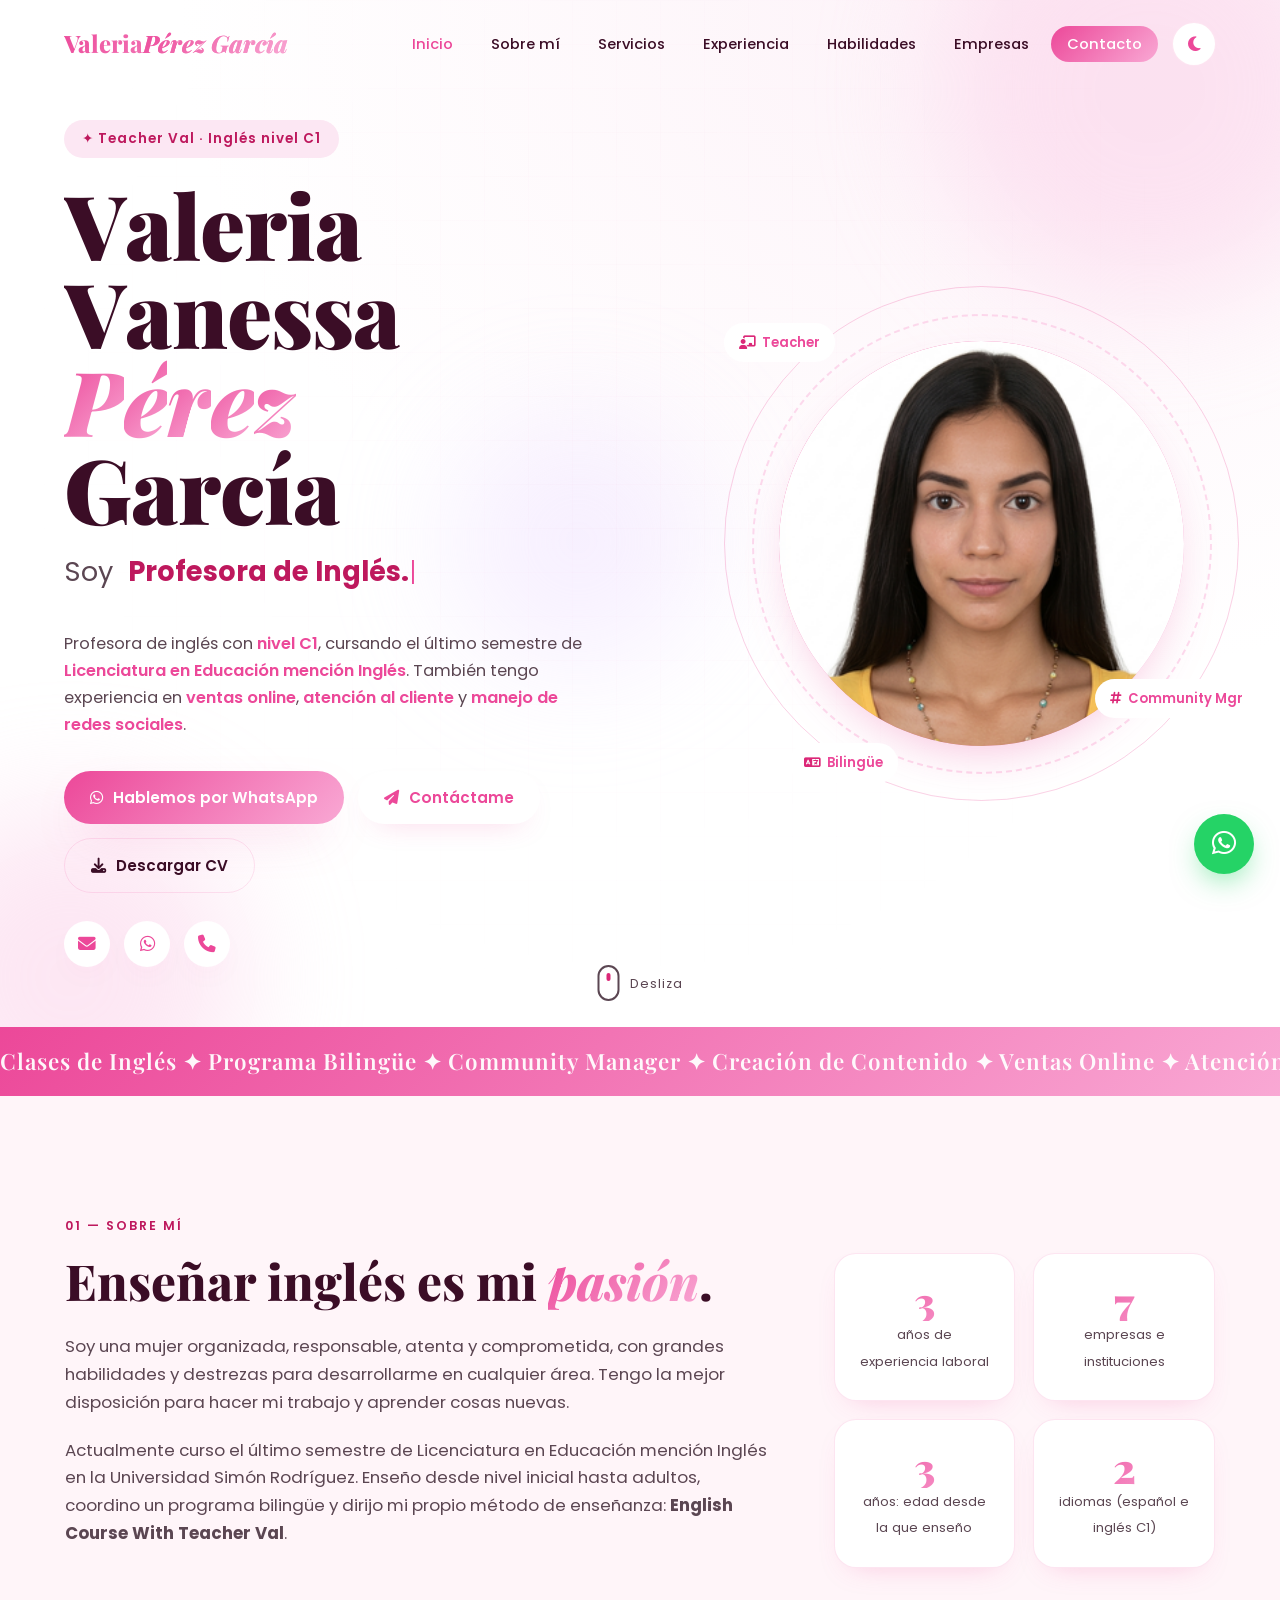
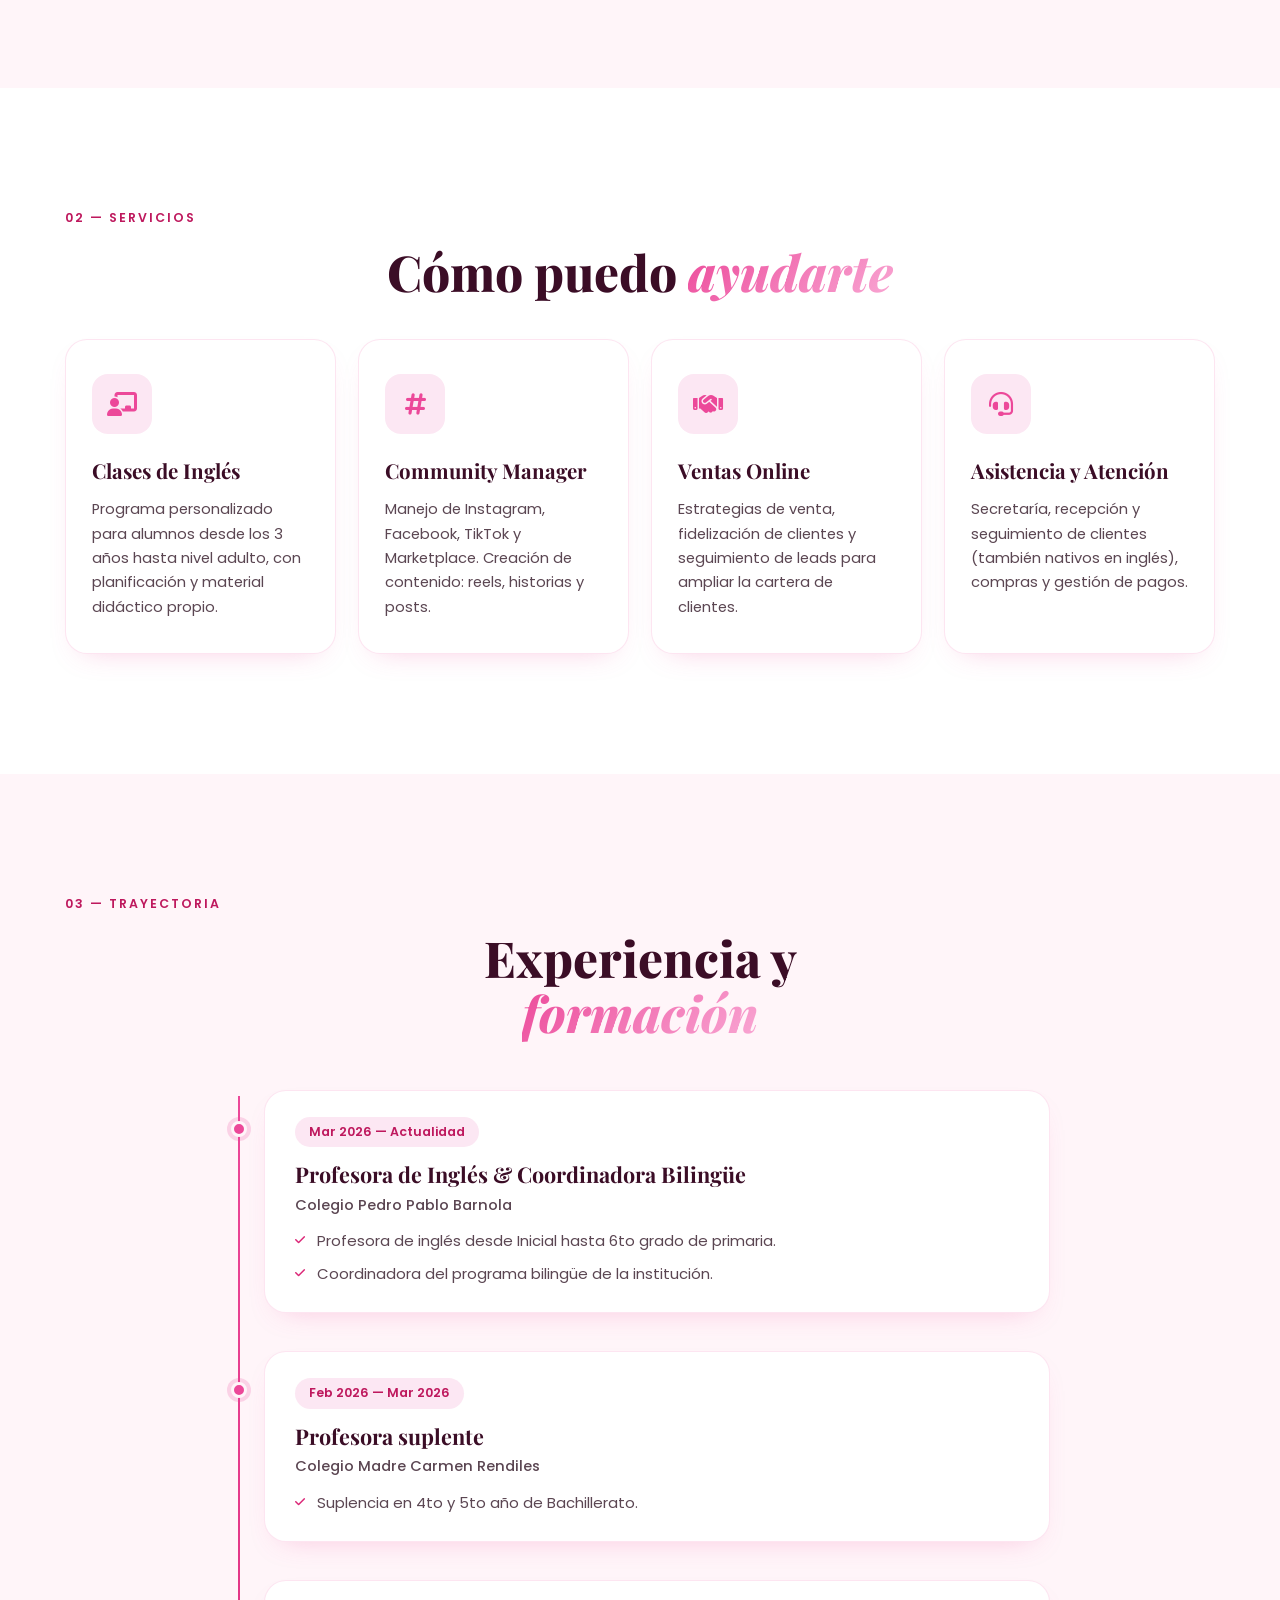
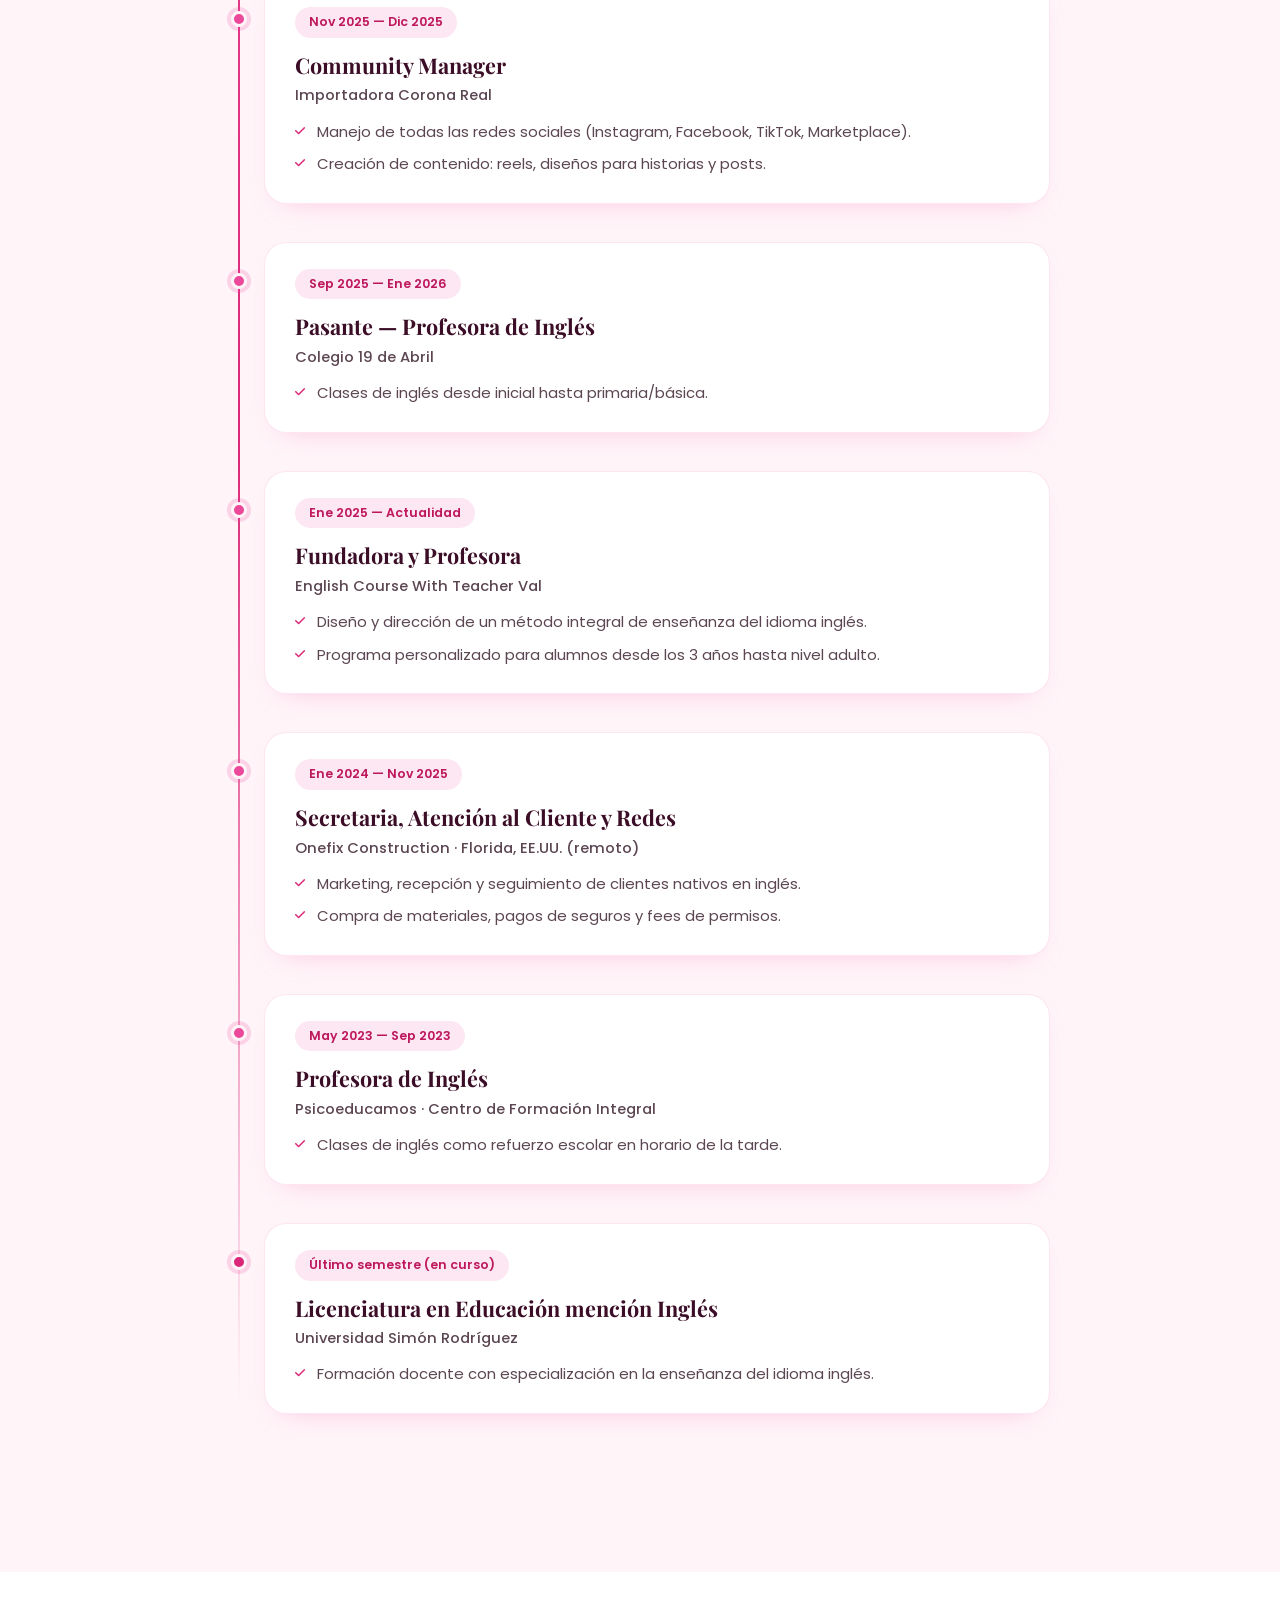
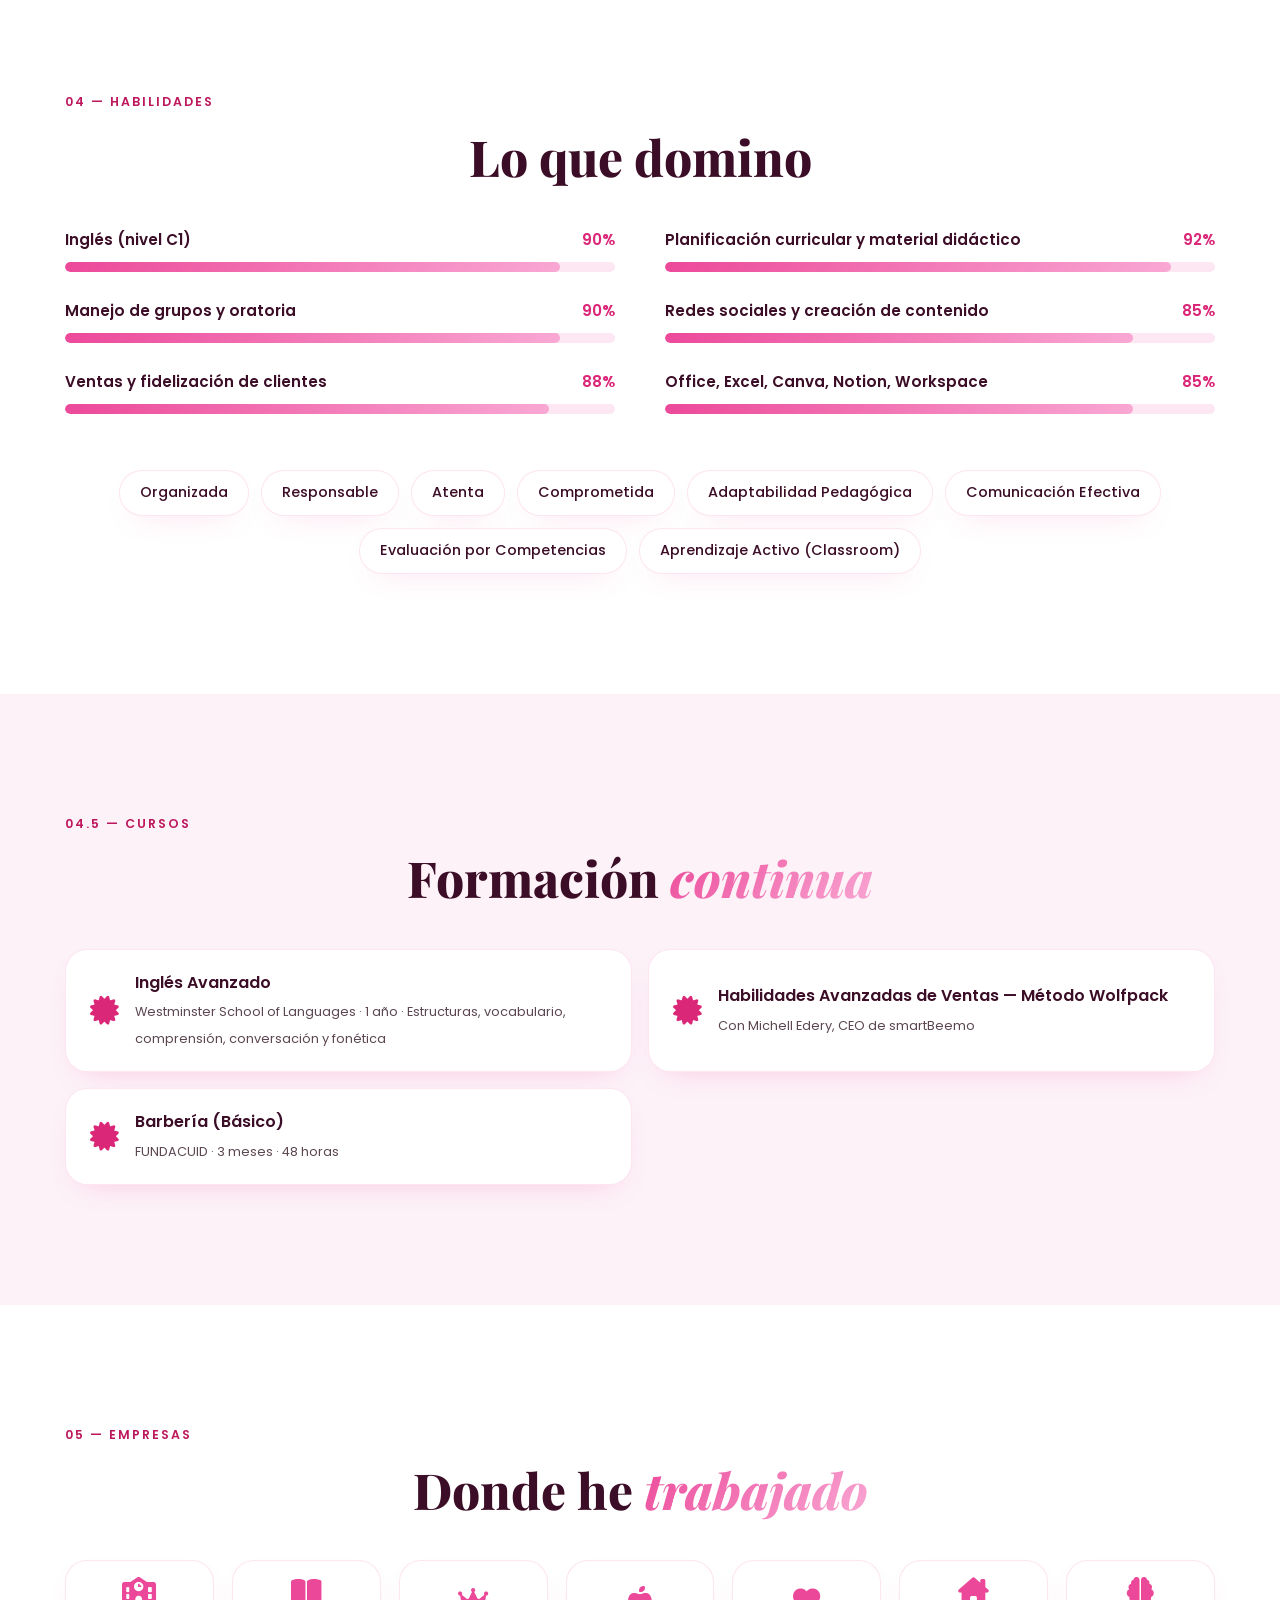
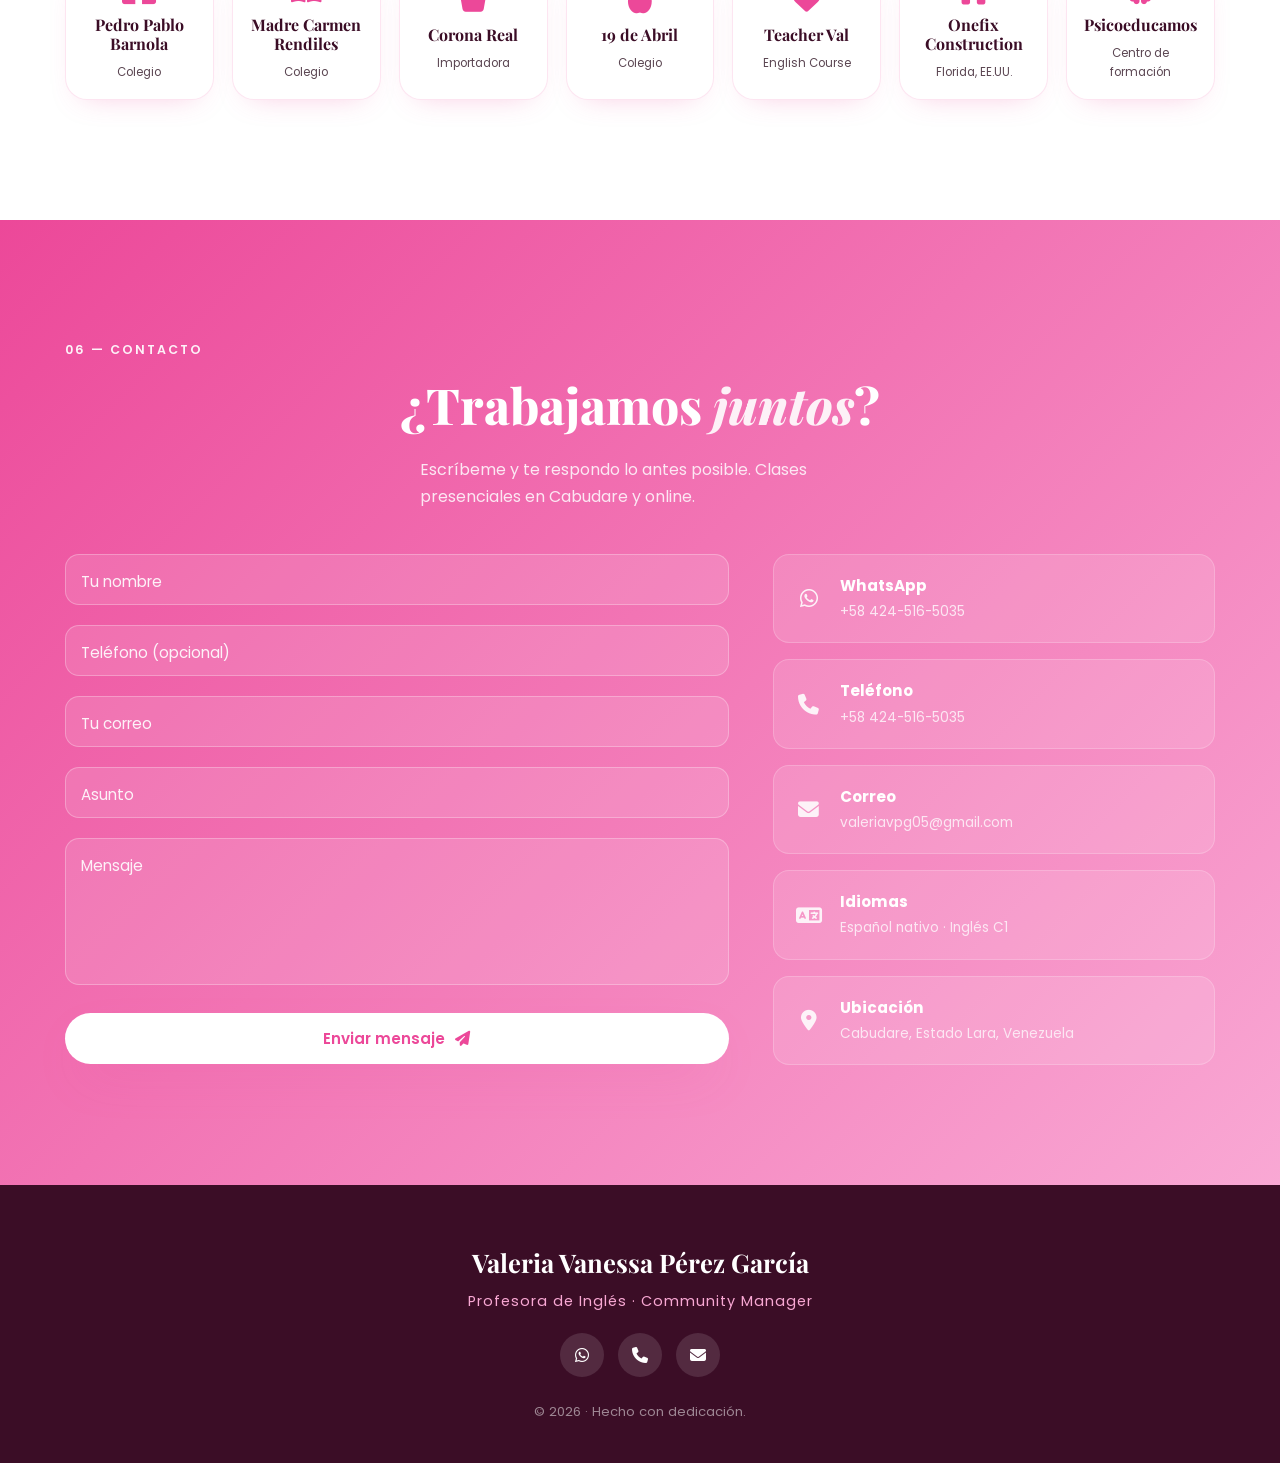
==== commit fef1ed74: "Quitar 'Asesora de Ventas' y experiencia en Cores Relojería Co-Authored-By: Claude Opus 5.5 <noreply" ====
--- a/index.html
+++ b/index.html
@@ -4,12 +4,12 @@
     <meta charset="UTF-8">
     <meta http-equiv="X-UA-Compatible" content="IE=edge">
     <meta name="viewport" content="width=device-width, initial-scale=1.0">
-    <meta name="description" content="Valeria Vanessa Pérez García — Profesora de Inglés (C1), Community Manager y Asesora de Ventas. Cabudare, Lara.">
+    <meta name="description" content="Valeria Vanessa Pérez García — Profesora de Inglés (C1) y Community Manager. Cabudare, Lara.">
     <meta name="author" content="Valeria Vanessa Pérez García">
 
     <!-- Open Graph -->
     <meta property="og:title" content="Valeria Pérez — Profesora de Inglés & Community Manager">
-    <meta property="og:description" content="Docente de inglés nivel C1, community manager y asesora de ventas. Enseñanza desde los 3 años hasta nivel adulto.">
+    <meta property="og:description" content="Docente de inglés nivel C1 y community manager. Enseñanza desde los 3 años hasta nivel adulto.">
     <meta property="og:type" content="website">
 
     <!-- Fuentes -->
@@ -118,7 +118,7 @@
                 </div>
                 <div class="floating-badge badge-1"><i class="fa-solid fa-chalkboard-user"></i> Teacher</div>
                 <div class="floating-badge badge-2"><i class="fa-solid fa-hashtag"></i> Community Mgr</div>
-                <div class="floating-badge badge-3"><i class="fa-solid fa-handshake"></i> Ventas</div>
+                <div class="floating-badge badge-3"><i class="fa-solid fa-language"></i> Bilingüe</div>
             </div>
         </div>
 
@@ -154,8 +154,8 @@
                     </p>
                 </div>
                 <div class="stats" data-reveal>
-                    <div class="stat"><span class="num" data-count="5">0</span><small>años de experiencia laboral</small></div>
-                    <div class="stat"><span class="num" data-count="8">0</span><small>empresas e instituciones</small></div>
+                    <div class="stat"><span class="num" data-count="3">0</span><small>años de experiencia laboral</small></div>
+                    <div class="stat"><span class="num" data-count="7">0</span><small>empresas e instituciones</small></div>
                     <div class="stat"><span class="num" data-count="3">0</span><small>años: edad desde la que enseño</small></div>
                     <div class="stat"><span class="num" data-count="2">0</span><small>idiomas (español e inglés C1)</small></div>
                 </div>
@@ -274,16 +274,6 @@
                     </ul>
                 </div>
 
-                <div class="tl-item" data-reveal>
-                    <div class="tl-dot"></div>
-                    <span class="tl-date">Jul 2021 — Abr 2024</span>
-                    <h3>Asesora de Ventas Online</h3>
-                    <span class="tl-place">Cores Relojería Panamá C.A.</span>
-                    <ul>
-                        <li>Generé numerosas ventas diarias con estrategias efectivas de manejo al cliente.</li>
-                        <li>Afilié clientes potenciales con compras continuas, ampliando la cartera de clientes.</li>
-                    </ul>
-                </div>
 
                 <div class="tl-item edu" data-reveal>
                     <div class="tl-dot"></div>
@@ -364,7 +354,6 @@
                 <div class="empresa txt" data-reveal data-icon="fa-solid fa-heart" data-name="English Course With Teacher Val" data-desc="Programa personalizado de inglés, con diseño y dirección de un método integral de enseñanza para alumnos desde los 3 años hasta nivel adulto." data-ubicacion="Ene 2025 — Actualidad"><i class="fa-solid fa-heart"></i><strong>Teacher Val</strong><small>English Course</small></div>
                 <div class="empresa txt" data-reveal data-icon="fa-solid fa-house-chimney" data-name="Onefix Construction" data-desc="Empresa de restauración residencial y comercial en Florida, Estados Unidos. Secretaria, atención al cliente y manejo de redes: marketing, recepción y seguimiento de clientes nativos, compra de materiales, pagos de seguros y fees de permisos." data-ubicacion="Florida, EE.UU. · Remoto"><i class="fa-solid fa-house-chimney"></i><strong>Onefix Construction</strong><small>Florida, EE.UU.</small></div>
                 <div class="empresa txt" data-reveal data-icon="fa-solid fa-brain" data-name="Psicoeducamos" data-desc="Centro de Formación Integral que funciona en horario de la tarde como refuerzo escolar, con especialidades como inglés, educación física, artes plásticas y acompañamiento psicológico." data-ubicacion="May 2023 — Sep 2023"><i class="fa-solid fa-brain"></i><strong>Psicoeducamos</strong><small>Centro de formación</small></div>
-                <div class="empresa txt" data-reveal data-icon="fa-solid fa-clock" data-name="Cores Relojería Panamá C.A." data-desc="Asesora de ventas online: estrategias de manejo al cliente, numerosas ventas diarias y afiliación de clientes potenciales con compras continuas." data-ubicacion="Jul 2021 — Abr 2024"><i class="fa-solid fa-clock"></i><strong>Cores Relojería</strong><small>Panamá</small></div>
             </div>
         </div>
     </section>
@@ -415,7 +404,7 @@
     <!-- ===================== FOOTER ===================== -->
     <footer class="footer">
         <p class="footer-name">Valeria Vanessa Pérez García</p>
-        <p class="footer-role">Profesora de Inglés · Community Manager · Ventas</p>
+        <p class="footer-role">Profesora de Inglés · Community Manager</p>
         <div class="footer-socials">
             <a href="https://wa.me/584245165035" target="_blank" rel="noopener" aria-label="WhatsApp de Valeria"><i class="fa-brands fa-whatsapp"></i></a>
             <a href="tel:+584245165035" aria-label="Teléfono de Valeria"><i class="fa-solid fa-phone"></i></a>
